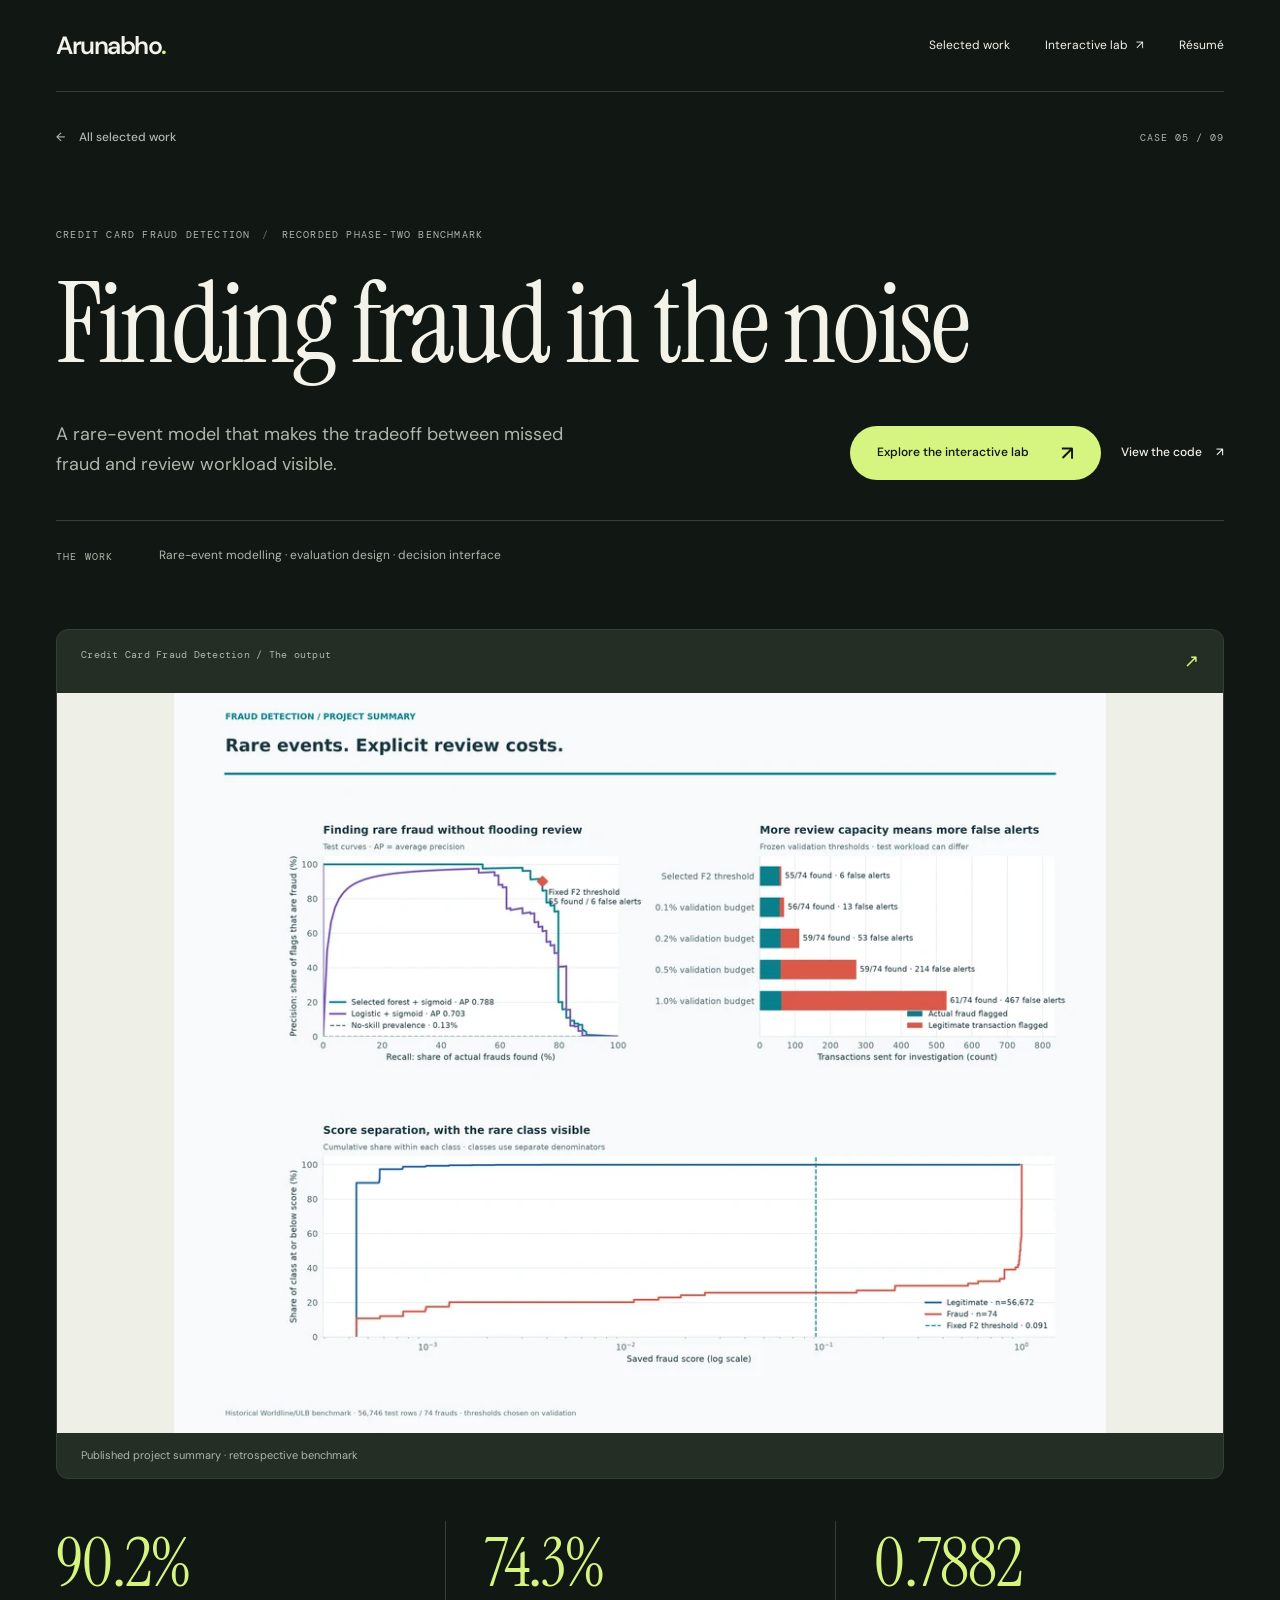
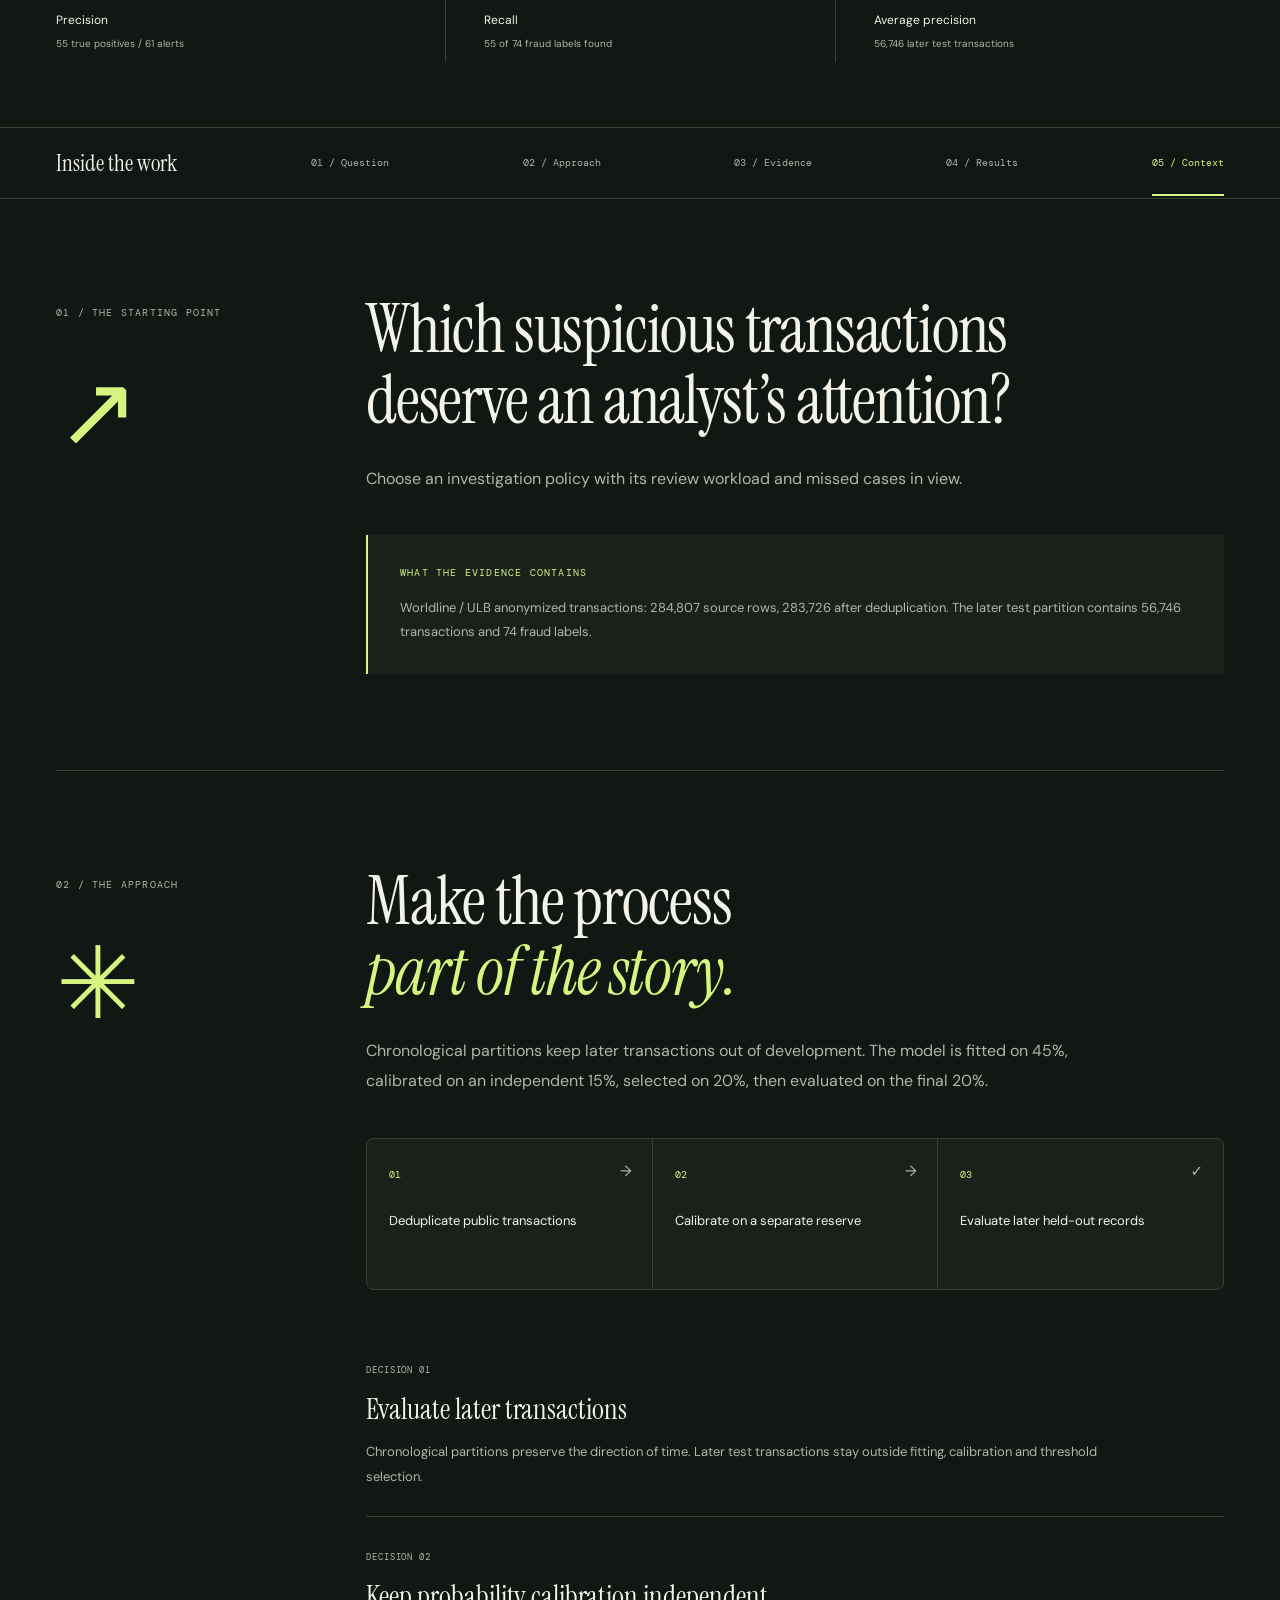
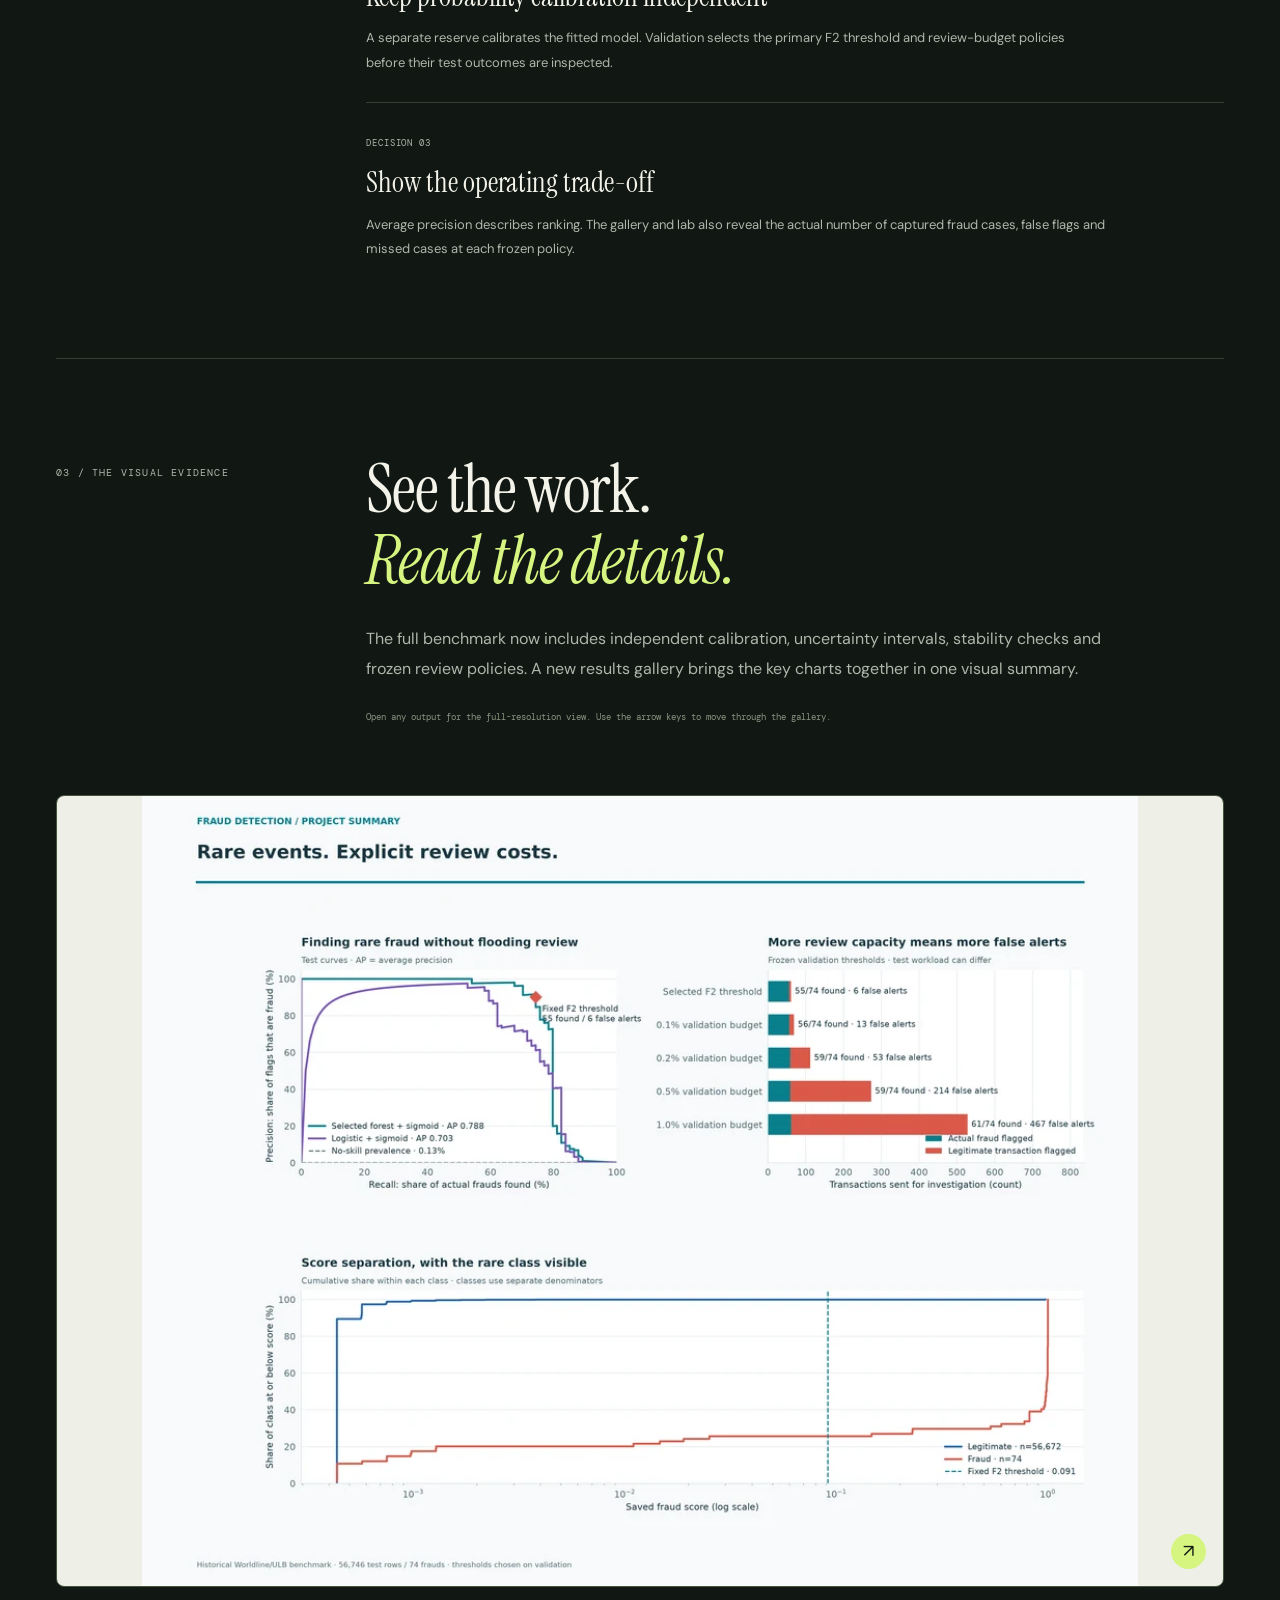
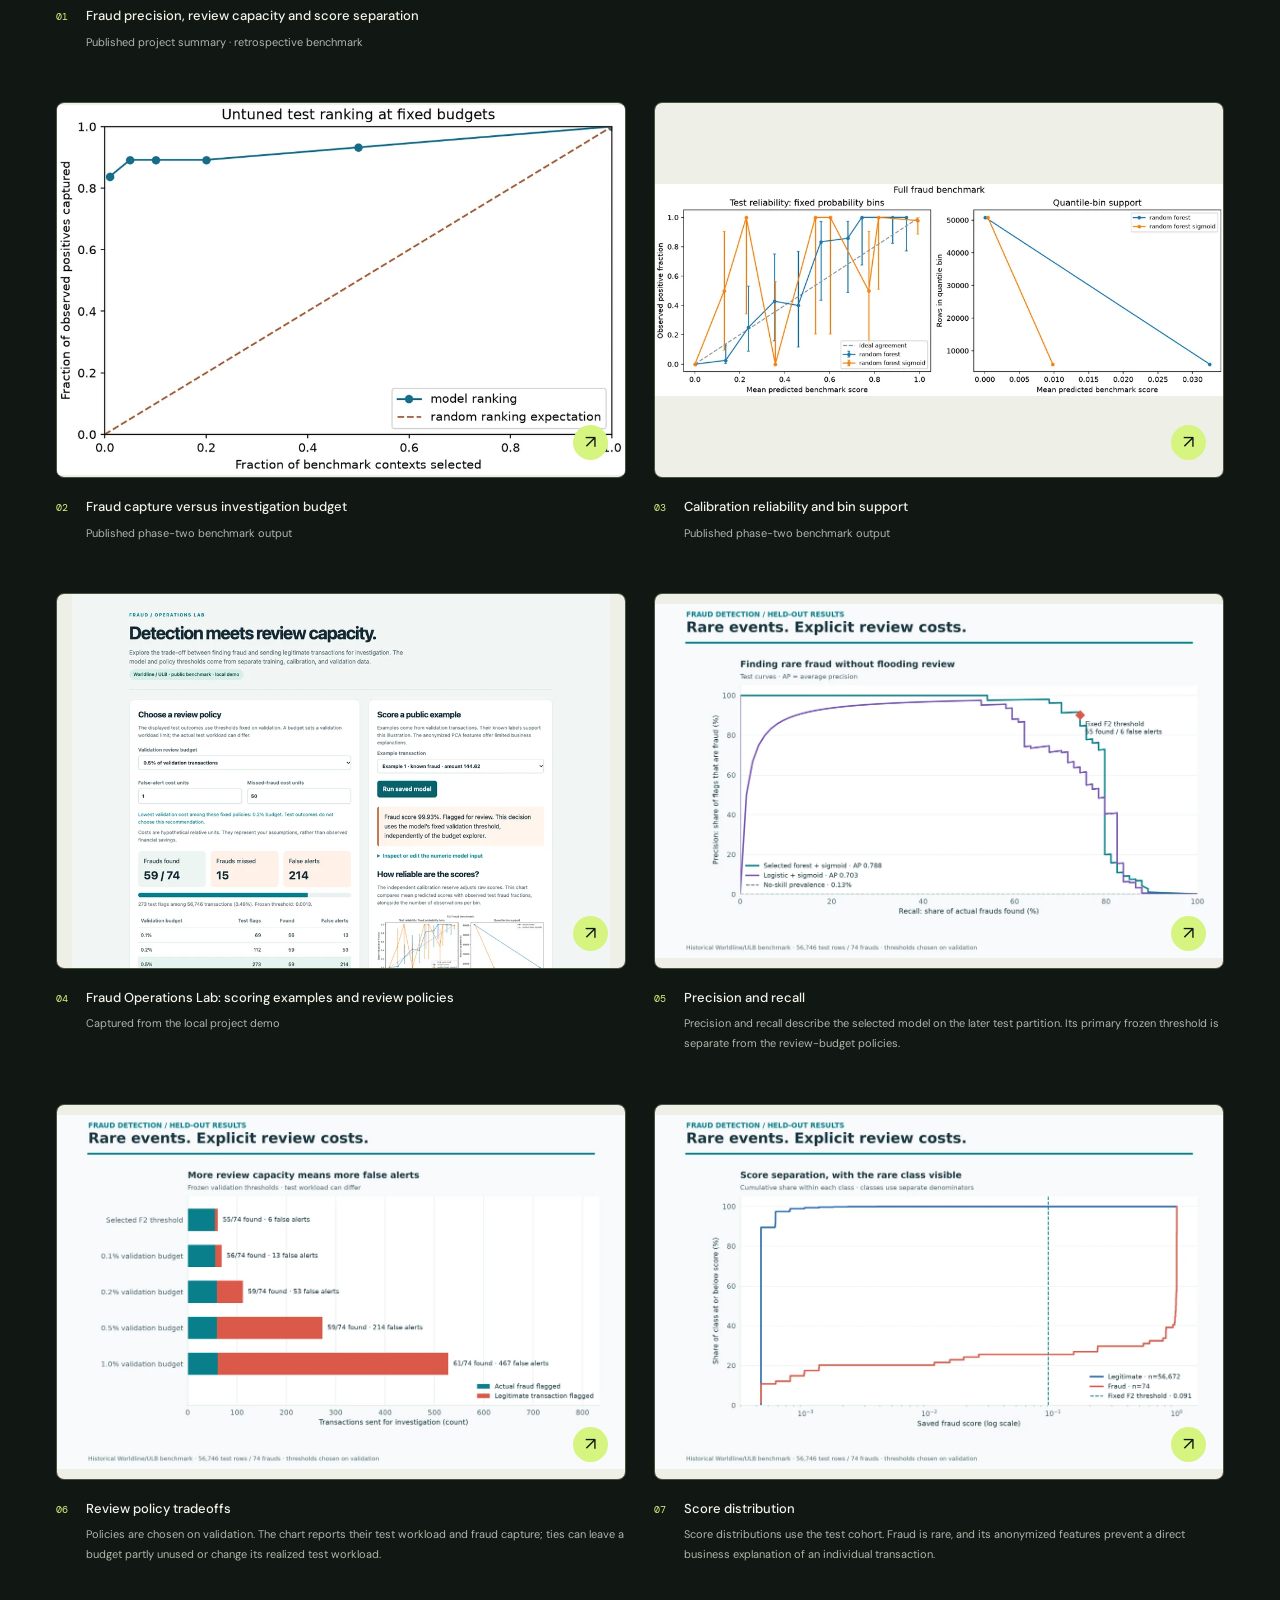
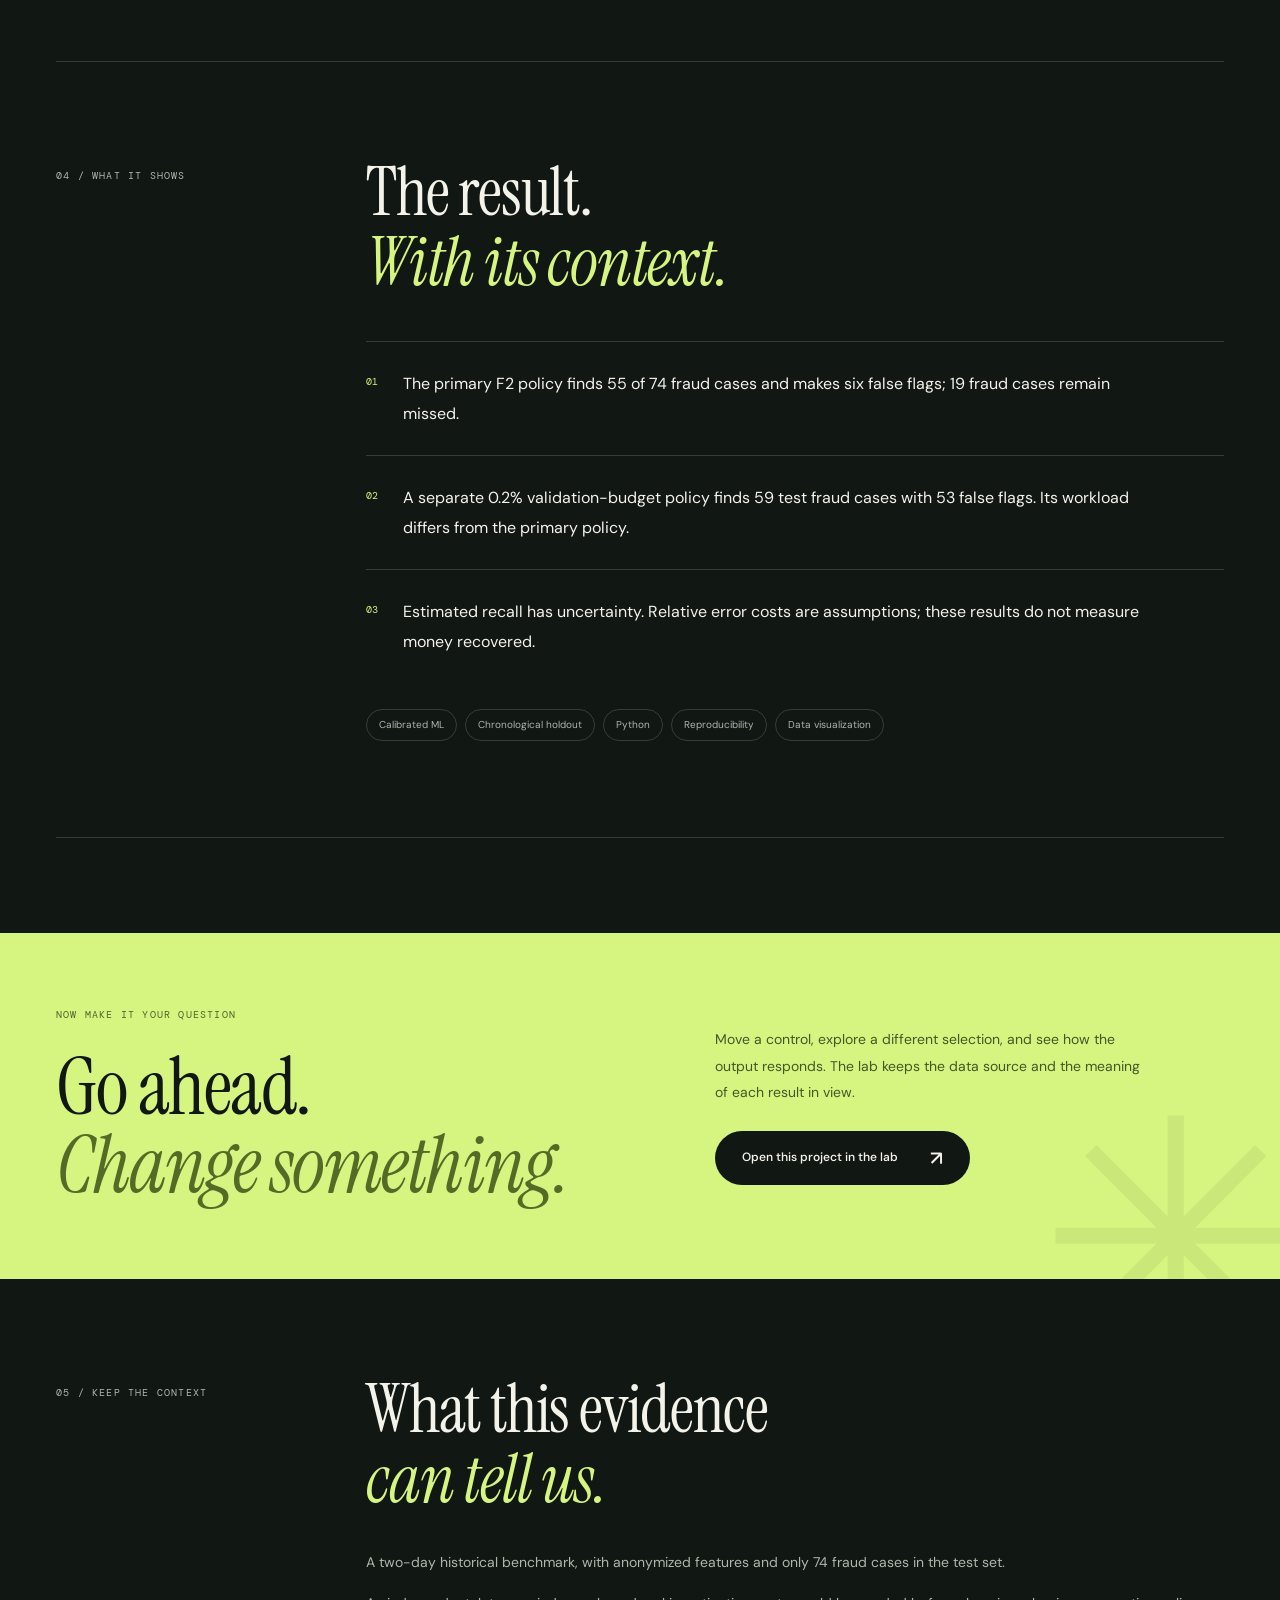
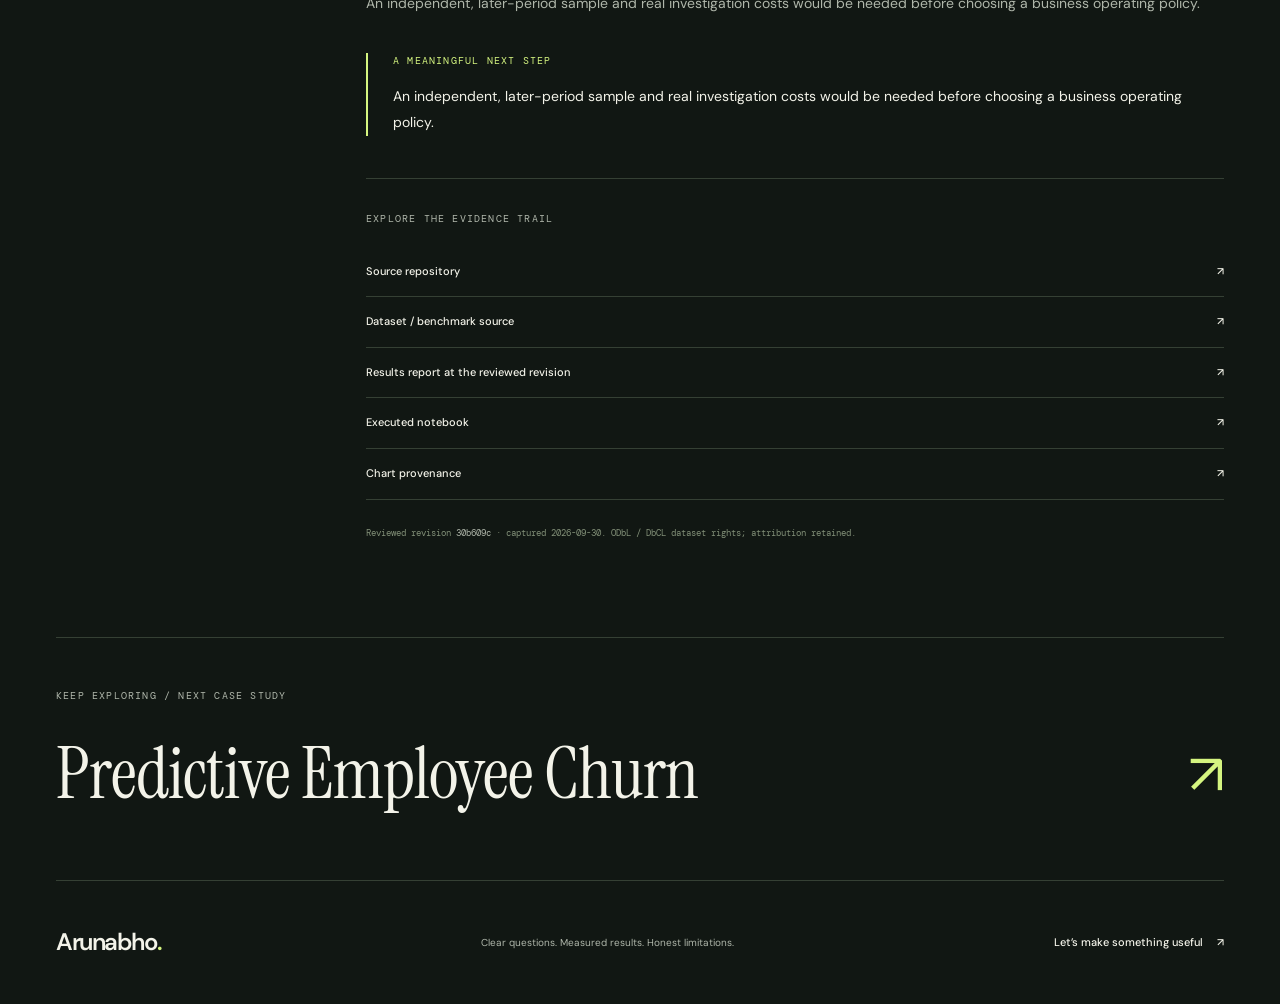
==== case-study.html @ 26fe3dba "Publish master portfolio with interactive labs, case studies and resume" ====
<!doctype html>
<html lang="en">
<head>
  <meta charset="utf-8">
  <meta name="viewport" content="width=device-width,initial-scale=1">
  <meta name="theme-color" content="#111713">
  <meta name="description" content="Explore the question, design decisions, visual evidence and limitations behind Arunabho Som’s data and AI projects.">
  <title>Inside the work — Arunabho Som</title>
  <link rel="icon" href="images/favicon.svg" type="image/svg+xml">
  <link rel="preconnect" href="https://fonts.googleapis.com">
  <link rel="preconnect" href="https://fonts.gstatic.com" crossorigin>
  <link href="https://fonts.googleapis.com/css2?family=DM+Mono:wght@400;500&family=DM+Sans:wght@400;500;600;650;700&family=Instrument+Serif:ital@0;1&display=swap" rel="stylesheet">
  <link rel="stylesheet" href="style.css">
  <link rel="stylesheet" href="case-study.css">
  <script src="case-study.js" defer></script>
  <script src="motion.js" defer></script>
</head>
<body class="case-page">
  <a class="skip-link" href="#case-content">Skip to the case study</a>
  <div class="case-progress" aria-hidden="true"><span id="reading-progress"></span></div>
  <header class="site-header case-header"><div class="wrap header-inner">
    <a class="brand" href="index.html" aria-label="Arunabho Som, portfolio home">Arunabho<span class="brand-dot">.</span></a>
    <nav aria-label="Primary navigation"><a href="index.html#projects">Selected work</a><a href="lab.html">Interactive lab <span aria-hidden="true">↗</span></a><a href="index.html#resume">Résumé</a></nav>
  </div></header>
  <main id="case-content" aria-busy="true"><div class="wrap case-loading"><p class="eyebrow">Inside the work</p><h1>A closer look.</h1><p>Loading the question, choices and evidence…</p></div></main>
  <noscript><div class="wrap case-fallback"><h2>Explore the source projects.</h2><p>JavaScript connects each case study to its reviewed evidence. The <a href="index.html#projects">project overview</a> and public repositories remain available.</p><a class="text-link" href="https://github.com/AarunabhS" target="_blank" rel="noopener noreferrer">Browse the repositories ↗</a></div></noscript>
  <footer class="wrap case-footer"><a class="brand" href="index.html">Arunabho<span class="brand-dot">.</span></a><p>Clear questions. Measured results. Honest limitations.</p><a href="index.html#contact" class="text-link">Let’s make something useful <span aria-hidden="true">↗</span></a></footer>
  <dialog class="case-lightbox" id="case-lightbox" aria-labelledby="lightbox-title">
    <div class="case-lightbox-bar"><p id="lightbox-title">Project output</p><button type="button" id="lightbox-close" aria-label="Close image">Close <span aria-hidden="true">×</span></button></div>
    <img id="lightbox-image" src="" alt="">
    <div class="case-lightbox-bottom"><button type="button" id="lightbox-previous" aria-label="Previous image">←</button><p id="lightbox-caption"></p><button type="button" id="lightbox-next" aria-label="Next image">→</button></div>
  </dialog>
</body>
</html>
---- style.css ----
:root{--paper:#f3f3e9;--deep:#e8eddf;--ink:#17211a;--muted:#667062;--green:#395535;--line:#d2d8c9;--white:#fcfcf7;--night:#111713;--lime:#d5f580;--serif:'Instrument Serif',Georgia,serif;--sans:'DM Sans',system-ui,sans-serif;--mono:'DM Mono',monospace}
*{box-sizing:border-box}html{scroll-behavior:smooth;scroll-padding-top:100px}body{margin:0;background:var(--paper);color:var(--ink);font-family:var(--sans);font-size:15px;line-height:1.6;-webkit-font-smoothing:antialiased}::selection{background:var(--lime);color:var(--night)}a{color:inherit;text-decoration:none}button,input,select{font:inherit}button{cursor:pointer;color:inherit;border:0}button:disabled{cursor:wait;opacity:.6}button,a,input,select,summary{-webkit-tap-highlight-color:transparent}button:focus-visible,a:focus-visible,input:focus-visible,select:focus-visible,summary:focus-visible,[tabindex]:focus-visible{outline:3px solid #78974e;outline-offset:5px}img{display:block;max-width:100%;height:auto}h1,h2,h3,p{margin:0}h1,h2,h3{font-weight:400}em{font-family:var(--serif);font-weight:400;color:var(--green)}[hidden]{display:none!important}.wrap{width:min(1328px,calc(100% - 112px));margin-inline:auto}.dark-section{background:var(--night);color:var(--paper);--line:#303930;--muted:#a3ac9c}.dark-section em{color:var(--lime)}.skip-link{position:fixed;left:20px;top:-100px;background:var(--lime);color:var(--ink);padding:14px;z-index:100}.skip-link:focus{top:15px}.eyebrow{font-family:var(--mono);font-size:10px;text-transform:uppercase;letter-spacing:.12em;display:flex;gap:14px;align-items:center;color:var(--muted);margin-bottom:25px}h2{font-size:clamp(46px,5.1vw,74px);line-height:1.02;letter-spacing:-2.6px}h2 em{font-size:1.16em;line-height:.92;letter-spacing:-1.2px}.button{display:inline-flex;align-items:center;justify-content:center;gap:32px;border:1px solid transparent;border-radius:100px;min-height:54px;padding:14px 26px;font-size:12px;font-weight:550;transition:background .25s,box-shadow .25s,translate .35s;white-space:nowrap}.button:hover{box-shadow:0 8px 24px #273b1820}.button>span{font-size:20px;line-height:1}.button-dark{background:var(--ink);color:var(--paper)}.button-dark:hover{background:#324d31}.button-lime{background:var(--lime);color:var(--night)}.button-lime:hover{background:#e1ffa1}.button-outline{background:transparent;border-color:#b5bfaa;color:var(--ink)}.button-outline:hover{background:#e2e9d7}.text-link{display:inline-flex;align-items:center;gap:14px;font-size:12px;font-weight:500;padding-block:8px;position:relative}.text-link:after{content:'';height:1px;background:currentColor;position:absolute;bottom:4px;left:0;right:0;transform:scaleX(0);transform-origin:left;transition:transform .3s}.text-link:hover:after{transform:scaleX(1)}.text-link>span{transition:transform .3s}.text-link:hover>span{transform:translate(3px,-3px)}button.text-link{background:transparent;padding-inline:0;text-align:left}.small-dot{display:inline-block;width:6px;height:6px;background:#83a755;border-radius:50%;flex-shrink:0}.dark-section .small-dot{background:var(--lime)}.loading-note{padding:40px;color:var(--muted);font-size:14px}
/* Navigation and opening */
.site-header{position:absolute;inset:0 0 auto;z-index:25;color:var(--paper);background:var(--night)}.header-inner{display:flex;justify-content:space-between;align-items:center;height:94px;border-bottom:1px solid #364032}.brand{font-size:28px;font-weight:600;letter-spacing:-1.5px;display:flex;align-items:baseline;white-space:nowrap}.brand-dot{color:var(--lime)}.brand-caption{font-family:var(--mono);font-size:8px;letter-spacing:.06em;color:#a2ab99;margin-left:22px;align-self:center;padding-left:20px;border-left:1px solid #4d5746}.site-header nav{display:flex;align-items:center;gap:35px}.site-header nav>a{font-size:12px;display:flex;gap:8px;align-items:center;transition:color .2s}.site-header nav>a:hover{color:var(--lime)}.site-header nav .nav-contact{border:1px solid #5b6553;border-radius:100px;padding:9px 20px;gap:24px;margin-left:5px}.menu-toggle{display:none;background:transparent}.reading-progress{height:2px;width:100%;background:var(--lime);transform:scaleX(0);transform-origin:left;position:absolute;bottom:0}.hero{padding:94px 0 0;overflow:hidden;min-height:790px;position:relative}.hero-grid{display:grid;grid-template-columns:1.15fr 1fr;gap:20px;align-items:center;min-height:565px;padding:55px 0 35px}.hero-copy{position:relative;z-index:2}.hero-kicker{font-size:9px;letter-spacing:.09em;margin-bottom:35px}.hero h1{font-size:clamp(62px,6.7vw,101px);line-height:1;letter-spacing:-5.5px;white-space:nowrap;position:relative}.hero h1 em{font-size:1.34em;line-height:.93;letter-spacing:-4px}.hero-title-star{display:inline-block;font-size:51px;color:var(--lime);margin-left:29px;vertical-align:15%;animation:star-turn 25s linear infinite}.hero-intro{font-size:17px;color:#b9c1b0;line-height:1.65;margin-top:31px;max-width:390px}.hero-actions{display:flex;gap:28px;align-items:center;margin-top:31px}.hero-disciplines{display:flex;gap:12px;align-items:center;font-family:var(--mono);font-size:8px;letter-spacing:.035em;margin-top:33px;color:#9ba891}.hero-disciplines i{color:#53614a;font-style:normal}.signal-art{position:relative;height:480px;margin-left:-30px;isolation:isolate}.signal-art:before{content:'';position:absolute;width:330px;height:330px;border-radius:50%;background:#c9f17e0b;filter:blur(65px);left:20%;top:17%}#signal-canvas{width:100%;height:100%;display:block}.art-topline{position:absolute;left:37px;right:9px;top:17px;display:flex;justify-content:space-between;color:#839372;font-family:var(--mono);font-size:8px;letter-spacing:.08em}.art-topline>span:first-child{display:flex;gap:8px;align-items:center}.art-orbit-label{position:absolute;font-family:var(--serif);font-size:19px;color:#b5c5a6;pointer-events:none;font-style:italic}.art-orbit-label>span{display:block;font-size:30px;line-height:1}.label-input{top:73px;left:53px;transform:rotate(-9deg)}.label-input span{margin-left:30px}.label-output{right:0;bottom:155px;transform:rotate(5deg)}.signal-callout{position:absolute;right:4px;bottom:60px;border:1px solid #68774c80;background:#25311ed9;backdrop-filter:blur(16px);border-radius:13px;display:flex;gap:16px;align-items:center;padding:18px 21px;transform:rotate(-5deg);box-shadow:0 16px 40px #0002;transition:transform .4s}.signal-callout:hover{transform:rotate(0) translateY(-5px)}.signal-callout>span:nth-child(2){font-size:11px;line-height:1.7;color:#b9c8a8}.signal-callout strong{font-weight:500;color:var(--paper);font-size:13px}.signal-mini{height:37px;display:flex;gap:3px;align-items:flex-end;padding:6px;border-bottom:1px solid #4a5739}.signal-mini i{width:4px;background:var(--lime);border-radius:1px}.signal-mini i:nth-child(1){height:8px}.signal-mini i:nth-child(2){height:13px}.signal-mini i:nth-child(3){height:18px}.signal-mini i:nth-child(4){height:22px}.signal-mini i:nth-child(5){height:31px}.callout-arrow{font-size:20px;color:var(--lime);margin-left:12px}.art-baseline{position:absolute;bottom:3px;left:37px;right:9px;display:flex;justify-content:space-between;gap:14px;border-top:1px solid #303e27;padding-top:15px;font-family:var(--mono);font-size:7px;color:#869678}.hero-bottom{display:flex;align-items:center;justify-content:space-between;border-top:1px solid #364032;padding:27px 0 33px;gap:25px}.hero-person{display:flex;align-items:center;gap:13px}.hero-person img{width:43px;height:43px;border-radius:50%;object-fit:cover;object-position:50% 18%;filter:saturate(.3)}.hero-person p{font-size:11px;line-height:1.65}.hero-person p span{color:#9fa996}.hero-bottom>p{font-size:11px;color:#a3af98;line-height:1.7}.scroll-cue{display:flex;align-items:center;gap:19px;font-family:var(--mono);font-size:8px;letter-spacing:.07em}.scroll-circle{display:grid;place-items:center;width:39px;height:39px;border:1px solid #5a654e;border-radius:50%;font-size:20px;transition:transform .3s}.scroll-cue:hover .scroll-circle{transform:translateY(4px)}
/* Proof and scroll-linked showcase */
.proof-strip{background:var(--lime);color:var(--ink)}.proof-strip>.wrap{display:flex;justify-content:space-between;gap:35px;align-items:center;padding:30px 0}.proof-strip p{display:flex;gap:15px;align-items:center}.proof-strip p strong{font-size:41px;font-weight:400;line-height:1;letter-spacing:-2px}.proof-strip p span{font-size:10px;line-height:1.5}.proof-manifesto{font-size:12px;line-height:1.5}.proof-manifesto em{font-size:23px;color:var(--ink)}.proof-link{font-family:var(--mono);font-size:9px;display:flex;gap:30px;align-items:center}.proof-link span{font-size:22px}.featured-section{padding:100px 0 30px}.featured-intro{position:relative}.featured-intro>p:last-child{position:absolute;right:0;bottom:5px;font-size:12px;color:var(--muted)}.featured-story{display:grid;grid-template-columns:.85fr 1.15fr;gap:70px;position:relative;margin-top:30px}.story-chapter{min-height:70vh;padding:92px 0 75px;display:flex;flex-direction:column;justify-content:center;align-items:flex-start}.chapter-number{font-family:var(--mono);font-size:9px;letter-spacing:.1em;color:#a3b98b;margin-bottom:22px}.story-chapter h3{font-size:clamp(40px,4.1vw,61px);line-height:1.02;letter-spacing:-2px}.story-chapter h3 em{font-size:1.17em}.story-chapter>p{font-size:13px;line-height:1.85;color:#a5b09d;max-width:330px;margin-top:24px}.chapter-tags{display:flex;gap:12px;flex-wrap:wrap;font-family:var(--mono);font-size:7px;color:#8da777;margin-top:20px}.story-chapter .text-link{margin-top:25px;color:var(--lime)}.story-stage{position:sticky;top:130px;align-self:start;margin-top:85px;background:#1c251d;border:1px solid #3b4834;border-radius:14px;padding:18px;box-shadow:0 40px 85px #0003;transform:rotate(-1.5deg);transition:transform .8s,border-radius .8s;max-width:100%;min-width:0}.stage-top{display:flex;align-items:center;justify-content:space-between;font-family:var(--mono);font-size:8px;color:#9faf92;padding:3px 3px 18px;gap:15px}.stage-dots{display:flex;gap:5px}.stage-dots i{width:5px;height:5px;background:#526047;border-radius:50%}.stage-dots i.active{background:var(--lime)}.stage-images{aspect-ratio:1.39;position:relative;border-radius:7px;overflow:hidden;background:#f7f7ee}.stage-slide{position:absolute;inset:0;opacity:0;transform:translateY(25px) scale(.94);transition:opacity .65s,transform .85s cubic-bezier(.22,1,.36,1);pointer-events:none}.stage-slide.active{opacity:1;transform:translateY(0) scale(1);pointer-events:auto}.stage-slide img{width:100%;height:100%;object-fit:contain;object-position:top}.stage-slide:first-child img{object-fit:cover}.stage-bottom{display:flex;justify-content:space-between;padding:17px 3px 0;font-family:var(--mono);font-size:7px;letter-spacing:.04em;color:#9faf92}.stage-bottom>span:last-child{font-size:17px;line-height:1;color:var(--lime)}.stage-index{position:absolute;bottom:-48px;right:10px;font-family:var(--serif);font-size:30px;color:var(--lime)}.stage-index>span{font-family:var(--mono);font-size:8px;color:#6e8060;margin-left:12px}
/* Collection */
.section{padding-block:106px}.section-heading{display:flex;justify-content:space-between;gap:30px;align-items:flex-end;margin-bottom:48px}.section-aside{font-size:12px;line-height:1.85;color:var(--muted);padding-bottom:7px}.section-aside>span,.section-aside p>span{font-size:10px;display:block;margin-top:8px}.section-aside .text-link{color:var(--ink);margin-top:17px}.filter-bar{display:flex;justify-content:space-between;align-items:center;gap:20px;border-top:1px solid var(--line);padding-top:23px;margin-bottom:31px}.project-filters{display:flex;gap:8px;flex-wrap:wrap}.filter{display:flex;align-items:center;gap:9px;background:transparent;border:1px solid transparent;padding:9px 17px;border-radius:100px;font-size:11px;color:var(--muted);min-height:38px;transition:background .25s}.filter:hover{background:#e2e8d7}.filter.active{background:var(--ink);color:var(--paper)}.filter>span{font-family:var(--mono);font-size:8px;color:var(--lime)}.filter-caption{font-family:var(--mono);font-size:9px;white-space:nowrap;color:#69765e}.project-grid{display:grid;grid-template-columns:repeat(3,minmax(0,1fr));gap:30px 24px}.project-card{min-width:0;position:relative;transition:transform .4s;display:flex;flex-direction:column;border-bottom:1px solid var(--line);padding-bottom:8px}.project-card:hover{transform:translateY(-5px)}.project-visual{display:block;position:relative;padding:26px 21px 0;width:100%;background:var(--project-bg,#e0e6d9);border-radius:9px;overflow:hidden;min-height:230px}.project-visual img{border-radius:5px 5px 0 0;width:100%;aspect-ratio:1.4;object-fit:cover;object-position:top;box-shadow:0 12px 24px #21332a1a;transition:transform .7s cubic-bezier(.22,1,.36,1)}.project-visual:hover img{transform:translateY(-8px) scale(1.025)}.project-visual.model-visual{padding:20px}.project-visual.model-visual img{border-radius:3px;object-fit:contain;background:white;box-shadow:none}.zoom-icon{position:absolute;right:13px;top:13px;display:grid;place-items:center;background:var(--ink);width:32px;height:32px;border-radius:50%;font-size:18px;color:var(--lime);opacity:0;transform:rotate(-45deg);transition:opacity .3s,transform .3s}.project-visual:hover .zoom-icon,.project-visual:focus-visible .zoom-icon{opacity:1;transform:rotate(0)}.project-body{padding:21px 0 15px;flex:1;display:flex;flex-direction:column}.project-card-top{display:flex;justify-content:space-between;gap:8px;align-items:center;margin-bottom:13px;flex-wrap:wrap}.project-number{font-family:var(--mono);font-size:8px;color:#687760}.project-status{display:flex;align-items:center;gap:6px;font-size:7px;font-family:var(--mono);text-transform:uppercase;letter-spacing:.03em;color:#52713f}.project-status.snapshot{color:#877348}.project-status.snapshot .small-dot{background:#a49369}.project-body h3{font-size:24px;line-height:1.2;letter-spacing:-.8px;font-weight:450}.project-description{font-size:12px;color:var(--muted);line-height:1.75;margin-top:12px;min-height:63px}.project-tags{display:flex;flex-wrap:wrap;gap:6px;margin-top:15px}.project-tags>span{font-size:8px;border:1px solid #d0d8c6;border-radius:100px;padding:3px 9px;color:#5c7050}.project-bottom{display:flex;flex-direction:column;gap:15px;margin-top:auto;padding-top:21px}.project-metric{display:flex;align-items:center;gap:11px}.project-metric strong{font-family:var(--serif);font-size:31px;font-weight:400;line-height:1}.project-metric>span{font-size:9px;color:#6a795e;max-width:140px;line-height:1.4}.project-links{display:flex;gap:17px;flex-wrap:wrap}.project-links button,.project-links a{font-size:10px;padding:8px 0;background:none;white-space:nowrap}.project-links a:first-child{font-weight:600}.project-links button{color:#5d7650}.project-links button:hover,.project-links a:hover{text-decoration:underline;text-underline-offset:4px}.project-source-note{font-size:9px;color:#748168;margin-top:9px}
/* Interactive playground */
.playground-section{background:#e5ebdc;padding-block:100px;border-top:1px solid #d7dfcb;position:relative}.playground-section:before{content:'↙';font-family:var(--serif);position:absolute;right:8%;top:73px;font-size:80px;color:#98aa7840;pointer-events:none}.lab{border:1px solid #bbc9aa;border-radius:13px;background:var(--white);overflow:hidden;box-shadow:0 15px 50px #2b401b08}.lab-topline{display:flex;justify-content:space-between;align-items:center;gap:20px;padding:20px 30px;border-bottom:1px solid #dfe6d4;font-family:var(--mono);font-size:8px;color:#657955}.lab-topline>span:first-child{display:flex;gap:8px;align-items:center}.lab-topline>span:last-child{font-size:7px;color:#7b8a6c}.lab-tabs{display:flex;padding:0 17px;border-bottom:1px solid #dbe0d3;overflow-x:auto;scrollbar-width:thin}.lab-tabs button{min-height:60px;padding:16px 17px;white-space:nowrap;font-size:11px;background:transparent;border-bottom:2px solid transparent;color:#67795a;transition:color .2s,background .2s}.lab-tabs button:hover{color:var(--green);background:#f2f5ea}.lab-tabs button[aria-selected=true]{color:var(--ink);border-bottom-color:#516c30;font-weight:600;background:#eef3e5}.lab-panel{padding:34px;min-height:440px;animation:panel-in .35s ease-out}.lab-context-links{display:flex;gap:23px;flex-wrap:wrap;margin-top:20px;padding-top:16px;border-top:1px solid var(--line)}
/* Résumé as a central feature */
.resume-section{padding:105px 0}.resume-heading{display:flex;justify-content:space-between;align-items:flex-end;gap:30px;margin-bottom:70px}.resume-layout{display:grid;grid-template-columns:300px 1fr;gap:100px}.resume-profile{align-self:start;position:sticky;top:105px}.portrait-frame{position:relative;overflow:hidden;border-radius:4px;background:#3b4c2e}.portrait-frame img{width:100%;aspect-ratio:1.03;object-fit:cover;object-position:50% 18%;filter:saturate(.25);mix-blend-mode:luminosity;transition:filter .6s,transform .8s}.portrait-frame:hover img{filter:saturate(.7);transform:scale(1.03)}.portrait-stamp{position:absolute;bottom:16px;right:17px;font-family:var(--mono);font-size:7px;letter-spacing:.08em;color:var(--lime);padding:9px 12px;border:1px solid #c8dba34a;backdrop-filter:blur(15px);background:#14240c50}.resume-profile h3{font-size:37px;line-height:1.08;margin-top:27px;letter-spacing:-1.2px}.resume-profile h3 em{font-size:1.25em}.resume-profile>p{color:#a7b09d;font-size:12px;line-height:1.85;margin-top:19px}.about-links{display:flex;gap:24px;margin-top:18px;color:#c2cdb5}.resume-print-link{display:flex;align-items:center;justify-content:space-between;border-top:1px solid #3b4732;margin-top:20px;padding-top:17px;font-size:11px;color:var(--lime)}.resume-topline{display:flex;justify-content:space-between;font-family:var(--mono);font-size:8px;letter-spacing:.07em;color:#93a681;padding-bottom:20px;border-bottom:1px solid #3b4732;gap:15px}.experience details{border-bottom:1px solid #3b4732}.experience summary{display:grid;grid-template-columns:120px 1fr 20px;gap:20px;align-items:center;padding:26px 0;list-style:none;cursor:pointer}.experience summary::-webkit-details-marker{display:none}.experience-date{font-family:var(--mono);font-size:9px;color:#92a47f}.experience summary strong{font-size:17px;font-weight:450;display:block;letter-spacing:-.3px}.experience summary>span:nth-child(2)>span{display:block;font-size:11px;color:#a8b19f;margin-top:4px}.details-sign{font-size:21px;color:var(--lime);transition:transform .3s}.experience details[open] .details-sign{transform:rotate(45deg)}.experience-detail{margin:0 35px 28px 140px}.experience-detail p{font-size:12px;line-height:1.9;color:#b0bba6}.experience-tools{display:flex;gap:7px;flex-wrap:wrap;margin-top:15px}.experience-tools span{font-family:var(--mono);font-size:7px;color:#adc593;padding:4px 7px;border:1px solid #485b36;border-radius:2px}.resume-education{margin-top:39px}.resume-education .eyebrow{font-size:8px;color:#99ac87}.resume-education>div{display:grid;grid-template-columns:1fr 1fr;gap:20px}.resume-education p strong{display:block;font-size:12px;font-weight:500}.resume-education p span{font-size:10px;color:#9eae90;display:block;margin-top:5px}.capability-cloud{display:flex;flex-wrap:wrap;gap:8px;border-top:1px solid #3b4732;margin-top:29px;padding-top:25px}.capability-cloud span{border:1px solid #465b32;padding:6px 12px;border-radius:100px;font-size:10px;color:#c4d4b1;transition:background .3s,color .3s}.capability-cloud span:hover{background:var(--lime);color:var(--ink)}
/* Build activity */
.activity-heading{display:flex;justify-content:space-between;gap:30px;align-items:flex-end;margin-bottom:35px}.activity-controls{text-align:right}.activity-controls p{font-family:var(--mono);font-size:8px;color:#6f805e;margin-bottom:15px}.activity-disclosure>summary{padding:22px 0;cursor:pointer;border-block:1px solid var(--line);display:flex;justify-content:space-between;gap:20px;font-size:15px;list-style:none}.activity-disclosure>summary::-webkit-details-marker{display:none}.activity-disclosure>summary>span{font-family:var(--mono);font-size:8px;align-self:center;color:#657d51}.activity-row{display:grid;grid-template-columns:225px 1fr 110px;align-items:center;gap:30px;padding:21px 2px;border-bottom:1px solid var(--line)}.activity-row>div:first-child strong{display:block;font-size:12px;font-weight:550}.activity-row>div:first-child>span{font-family:var(--mono);font-size:8px;color:#728365;display:block;margin-top:3px}.activity-message{font-size:11px;color:#64765b;line-height:1.6;min-width:0}.activity-message a:hover{text-decoration:underline}.activity-new{display:inline-block;background:#d9e8c6;color:#46632e;border-radius:3px;font-family:var(--mono);font-size:7px;padding:3px 7px;margin-top:5px}.activity-date{font-family:var(--mono);font-size:9px;color:#718460;text-align:right}.activity-footnote{font-size:10px;line-height:1.8;color:#718166;margin-top:18px;max-width:760px}
/* Invitation */
.contact-section{padding:90px 0 77px;overflow:hidden}.contact-top{display:flex;justify-content:space-between;align-items:center}.contact-top .eyebrow{margin:0;font-size:9px}.contact-star{font-size:70px;color:var(--lime);line-height:1;animation:star-turn 30s linear infinite}.contact-section h2{font-size:clamp(68px,8.4vw,120px);line-height:1.01;margin:25px 0 45px;letter-spacing:-4px}.contact-section h2 em{font-size:1.15em}.contact-bottom{display:flex;justify-content:space-between;align-items:center;gap:25px}.contact-bottom p{font-size:13px;color:#a8b39d;line-height:1.8}.contact-email{display:inline-block;font-size:11px;color:var(--lime);margin-top:22px}.site-footer{display:flex;align-items:center;gap:25px;justify-content:space-between;padding-block:32px;border-top:1px solid #3d4734;font-size:9px;color:#93a486}.site-footer .brand{font-size:25px;color:var(--paper)}.site-footer>span:nth-last-child(2){font-family:var(--mono);font-size:7px}.site-footer>a:last-child{font-size:10px}.site-footer>a:hover{color:var(--lime)}
.reveal{opacity:1}.motion-ready .reveal{opacity:0;transform:translateY(28px);transition:opacity .9s,transform 1s cubic-bezier(.22,1,.36,1)}.motion-ready .reveal.is-visible{opacity:1;transform:none}@keyframes star-turn{to{rotate:360deg}}@keyframes panel-in{from{opacity:.4;translate:0 8px}to{opacity:1;translate:0 0}}

/* Recorded-data controls and output galleries retained from the verified prototype. */
.lab-title-row{display:flex;align-items:flex-start;justify-content:space-between;gap:20px;margin-bottom:27px}.lab-title-row h3{font-family:var(--serif);font-size:32px;line-height:1.2}.lab-title-row p{font-size:11px;color:var(--muted);margin-top:7px;max-width:560px;line-height:1.7}.data-badge{display:inline-flex;gap:6px;align-items:center;font-family:var(--mono);font-size:8px;background:#eaf0e2;border:1px solid #d8e2cd;color:#60764b;border-radius:4px;padding:6px 9px;white-space:nowrap}.data-badge.synthetic{background:#f5f0e0;border-color:#e7dbba;color:#897445}.demo-layout{display:grid;grid-template-columns:270px 1fr;gap:42px}.demo-controls{padding-right:27px;border-right:1px solid #e0e4d7}.demo-controls label{display:block;color:#44513e;font-size:11px;font-weight:550;margin-bottom:9px}.demo-controls select{width:100%;background:#f6f7f1;border:1px solid #cdd6c2;border-radius:4px;min-height:40px;padding:8px 12px;font-size:11px;color:#455340;margin-bottom:18px}.control-explainer{font-size:11px;color:#6e7c62;line-height:1.75;margin-top:18px}.range-header{display:flex;justify-content:space-between;align-items:center;margin-bottom:15px}.range-header label{margin:0}.range-header output{font-family:var(--mono);font-size:13px;color:var(--green)}input[type=range]{width:100%;accent-color:#51764b;cursor:pointer;min-height:30px}.range-limits{display:flex;justify-content:space-between;color:#78876b;font-size:9px}.metric-grid{display:grid;grid-template-columns:repeat(3,1fr);gap:13px;margin-bottom:22px}.demo-metric{padding:17px;border:1px solid #e0e6d8;background:#f8f9f4;border-radius:5px}.demo-metric small{font-size:9px;color:#687b59;display:block;margin-bottom:7px}.demo-metric strong{font-family:var(--serif);font-size:34px;font-weight:400;line-height:1.1}.demo-metric>span{font-size:8px;color:#77876b;display:block;margin-top:6px}.metric-missed{background:#f9f5ed;border-color:#e9e0cf}.metric-missed strong{color:#9a7452}.result-explanation{font-size:11px;color:#66745b;line-height:1.7;background:#edf2e6;padding:12px 15px;border-left:2px solid #96ac83;margin-top:20px}.demo-provenance{margin-top:25px;padding-top:16px;border-top:1px solid #e1e5d9;font-size:10px;line-height:1.7;color:#6e7e5e}.demo-provenance a{text-decoration:underline;text-underline-offset:3px;color:#546d45}.demo-viz h4{font-size:11px;font-weight:550;margin:0 0 9px}.chart-legend{display:flex;gap:21px;font-size:9px;color:#6c7c5c;margin-top:13px}.chart-legend>span{display:flex;gap:6px;align-items:center}.chart-legend i{width:7px;height:7px;border-radius:2px;background:#557d50}.chart-legend i.false{background:#c8d5b9}.chart-legend i.missed{background:#c9a078}.policy-bar{height:40px;display:flex;background:#e8eee1;overflow:hidden;border-radius:4px;margin-top:9px}.policy-bar>div{min-width:0;transition:width .25s;background:#557d50}.policy-bar>div.false{background:#c8d5b9}.policy-bar>div.missed{background:#c9a078}.bar-labels{display:flex;justify-content:space-between;margin-top:6px;font-size:9px;color:#78876a}.bar-chart{min-height:200px;display:flex;flex-direction:column;gap:13px;padding-top:9px}.bar-chart-row{display:grid;grid-template-columns:82px 1fr 50px;align-items:center;gap:12px;font-size:10px;color:#6d7861}.bar-track{height:20px;border-radius:2px;background:#eef2e7;overflow:hidden}.bar-fill{height:100%;background:#718f60;border-radius:2px;transition:width .3s;min-width:2px}.bar-chart-row>strong{font-family:var(--mono);font-size:10px;font-weight:400;text-align:right}.lab-footnote{font-size:10px;color:#6f805d;margin-top:20px}.lab-footnote>span{color:#779064;margin-right:5px}.talent-list{display:grid;grid-template-columns:1fr 1fr;gap:10px;margin-top:20px}.talent-role{border:1px solid #dde5d3;padding:14px;border-radius:5px}.talent-role strong{font-size:11px;font-weight:550;display:block}.talent-role>span{font-size:9px;display:block;margin-top:5px;color:#6c7e5e}.talent-role small{display:block;font-size:8px;color:#748366;margin-top:5px}.live-preview{position:relative;border:1px solid #d2dbc8;border-radius:6px;overflow:hidden;background:#d9e3d0}.live-preview>img{width:100%;height:400px;object-fit:cover;object-position:top;filter:brightness(.45)}.live-preview-overlay{position:absolute;inset:0;display:flex;flex-direction:column;align-items:center;justify-content:center;gap:17px;text-align:center;color:#f6f8ef;padding:20px}.live-preview-overlay h4{font-family:var(--serif);font-size:38px;font-weight:400;margin:0}.live-preview-overlay p{font-size:11px;max-width:380px}.live-preview-overlay .button{background:#e2eccf;color:#2f4b32}.live-preview iframe{display:block;border:0;width:100%;height:700px;background:#0c1211}.live-link-row{display:flex;align-items:center;justify-content:space-between;font-size:10px;color:#6d7d5d;margin-top:15px;gap:15px}.live-link-row a{font-weight:500;color:#4e6c40}.live-link-row a:hover{text-decoration:underline}

/* Accessible project case-study dialog */
.project-dialog{width:min(1100px,calc(100% - 40px));max-height:90dvh;border:1px solid #d3d9c9;border-radius:9px;background:var(--paper);color:var(--ink);padding:45px;box-shadow:0 30px 90px #14251d50}.project-dialog::backdrop{background:#172c22b3;backdrop-filter:blur(6px)}.dialog-close{position:absolute;right:24px;top:20px;display:flex;gap:10px;align-items:center;font-size:10px;background:transparent;padding:8px;color:#657a56;min-height:35px}.dialog-close span{font-size:22px}.dialog-title-row{display:flex;justify-content:space-between;gap:20px;align-items:flex-end;margin-top:10px}.dialog-title-row h2{font-size:53px}.dialog-intro{color:#697b5e;font-size:13px;line-height:1.8;max-width:670px;margin-top:20px}.dialog-change{margin-top:28px;border-left:2px solid #86a06c;background:#eaf0e0;padding:15px 19px}.dialog-change h3{font-family:var(--mono);font-size:9px;text-transform:uppercase;letter-spacing:.1em;margin-bottom:5px}.dialog-change p{font-size:12px;color:#617652;line-height:1.7}.dialog-gallery{display:grid;gap:24px;margin-top:32px}.dialog-gallery figure{margin:0}.dialog-gallery img{width:100%;border:1px solid #d6decc;border-radius:5px;max-height:640px;object-fit:contain;background:white}.dialog-gallery figcaption{display:flex;justify-content:space-between;gap:20px;font-size:10px;margin-top:9px;color:#647957}.dialog-gallery figcaption>span:last-child{font-size:9px;color:#718661}.dialog-pipeline{display:grid;grid-template-columns:repeat(3,1fr);gap:15px;margin-top:32px}.dialog-pipeline>div{border-top:1px solid #d7dfcd;padding-top:12px;font-size:11px;color:#5e744d}.dialog-pipeline span{display:block;font-family:var(--mono);font-size:9px;color:#7d906e;margin-bottom:7px}.dialog-limits{border-top:1px solid #d7dfcd;margin-top:27px;padding-top:18px}.dialog-limits h3{font-size:11px;font-weight:550}.dialog-limits p{font-size:11px;color:#6c805b;line-height:1.8;margin-top:7px}.dialog-source{font-family:var(--mono);font-size:8px;color:#75886a;margin-top:15px}.dialog-actions{display:flex;flex-wrap:wrap;gap:15px;margin-top:26px}

button.text-link{background:transparent;padding-inline:0;text-align:left}.player-measure-label{margin-top:22px}.player-bars{min-height:0;gap:20px;margin:14px 0 24px}.player-bars .bar-chart-row{grid-template-columns:115px 1fr 50px}.player-records{display:grid;grid-template-columns:repeat(2,minmax(0,1fr));gap:13px}.player-records article{border:1px solid #dfe5d6;border-radius:5px;padding:16px}.player-records article>p{font-size:10px;line-height:1.7;color:#6e7c62}.player-records dl{display:flex;justify-content:space-between;gap:12px;margin:16px 0 11px}.player-records dt{font-size:9px;color:#6e7c62}.player-records dd{font-family:var(--mono);font-size:12px;margin:3px 0 0}.player-records small{display:block;font-size:8px;line-height:1.7;color:#78866c}
.demo-metric{background:#f3f6ec;border-radius:7px}.demo-metric strong{font-family:var(--sans);font-size:33px;font-weight:450;letter-spacing:-1px}.lab-title-row h3{font-family:var(--sans);font-size:27px;letter-spacing:-.7px}.demo-controls select{border-radius:6px;padding:10px 12px;min-height:44px}.range-header output{font-size:15px;color:var(--ink)}.bar-fill{background:#6a8e3d}.demo-controls label{font-size:12px}.demo-provenance{font-size:11px;line-height:1.8}.lab-footnote{font-size:10px;margin-top:20px}.data-badge{white-space:normal}.project-dialog{border-radius:14px;animation:panel-in .35s}.project-dialog::backdrop{background:#080f0bce;backdrop-filter:blur(10px)}.dialog-title-row h2{font-size:48px;letter-spacing:-2px}.dialog-intro{font-size:14px}.dialog-gallery img{border-radius:7px}.dialog-gallery figcaption{font-size:11px}.dialog-close{font-size:12px;color:var(--ink)}.dialog-change{border-radius:0 7px 7px 0}.dialog-pipeline>div{font-size:12px}.dialog-limits p{font-size:12px}
@media(min-width:1500px){.hero-grid{padding-block:80px 55px;min-height:650px}.hero{min-height:850px}.signal-art{height:535px}.hero h1{font-size:102px}}
@media(max-width:1150px){.wrap{width:calc(100% - 72px)}.brand-caption{display:none}.hero h1{font-size:72px;letter-spacing:-4px}.hero-title-star{font-size:37px;margin-left:15px}.hero-intro{font-size:15px}.hero-actions{gap:20px}.hero-actions .button{padding-inline:20px;gap:18px}.hero-actions .text-link{font-size:11px}.signal-art{height:440px}.art-orbit-label{font-size:17px}.label-output{bottom:160px}.label-input{left:25px}.art-topline,.art-baseline{left:20px}.art-baseline>span:last-child{display:none}.hero-disciplines{font-size:7px;gap:8px}.featured-story{gap:40px;grid-template-columns:.82fr 1.18fr}.story-stage{top:120px}.resume-layout{gap:60px;grid-template-columns:270px 1fr}.experience summary{grid-template-columns:100px 1fr 20px;gap:16px}.experience-detail{margin-left:116px}.project-grid{gap:24px 20px}.project-visual{min-height:0}.project-links{gap:12px}.project-card-top{min-height:30px}.project-body h3{font-size:22px}.project-description{min-height:84px}.project-visual img{aspect-ratio:1.25}.project-bottom{gap:12px}.proof-strip>.wrap{gap:20px}.proof-link{gap:16px}.lab-tabs button{padding-inline:15px}.demo-layout{gap:28px;grid-template-columns:235px 1fr}}
@media(max-width:850px){.wrap{width:calc(100% - 48px)}.header-inner{height:80px}.site-header nav{gap:24px}.site-header nav>a{font-size:11px}.site-header nav .nav-contact{padding:8px 14px;margin:0;gap:15px}.hero{padding-top:80px;min-height:auto}.hero-grid{min-height:510px;gap:0;grid-template-columns:1.2fr 1fr;padding-block:55px 35px}.hero h1{font-size:60px;letter-spacing:-3.6px}.hero-title-star{font-size:28px;margin-left:12px}.hero-kicker{font-size:7px}.hero-actions{align-items:flex-start;flex-direction:column;gap:12px}.hero-intro{font-size:14px}.hero-disciplines{font-size:6px;margin-top:22px;gap:7px}.signal-art{height:420px;margin-left:-40px}.signal-callout{right:0;padding:13px;gap:10px}.signal-callout strong{font-size:11px}.signal-callout>span:nth-child(2){font-size:9px}.label-output{right:0;font-size:15px}.art-topline{font-size:6px}.art-topline>span:last-child{display:none}.art-baseline{font-size:6px}.hero-bottom>p{font-size:9px}.scroll-cue{font-size:6px;gap:10px}.proof-strip>.wrap{flex-wrap:wrap;padding-block:23px}.proof-manifesto{font-size:11px}.proof-link{display:none}.proof-strip p strong{font-size:33px}.proof-strip p span{font-size:9px}.featured-section{padding-top:75px}.featured-intro>p:last-child{display:none}.featured-story{gap:30px;grid-template-columns:.9fr 1.1fr}.story-chapter{min-height:63vh;padding-block:65px}.story-chapter h3{font-size:39px}.story-chapter>p{font-size:12px}.story-stage{padding:12px;top:130px;margin-top:75px}.stage-images{aspect-ratio:1.1}.stage-top{font-size:6px;padding-bottom:12px}.stage-bottom{font-size:6px;padding-top:12px}.stage-index{font-size:25px}.section{padding-block:75px}h2{font-size:53px;letter-spacing:-2px}.section-aside{font-size:11px;max-width:250px}.project-grid{grid-template-columns:repeat(2,minmax(0,1fr))}.project-visual img{aspect-ratio:1.4}.project-description{min-height:65px}.project-body h3{font-size:25px}.filter-caption{display:none}.project-links{gap:15px}.playground-section{padding-block:75px}.demo-layout{grid-template-columns:1fr;gap:25px}.demo-controls{border-right:0;border-bottom:1px solid #dfe5d4;padding:0 0 21px}.demo-controls select{max-width:440px}.control-explainer{max-width:640px;margin-top:12px}.lab-title-row{flex-direction:column;gap:13px}.lab-title-row h3{font-size:25px}.lab-panel{padding:27px}.lab-topline>span:last-child{display:none}.resume-section{padding-block:80px}.resume-heading{margin-bottom:45px}.resume-heading .button{font-size:11px;gap:16px;padding-inline:18px}.resume-layout{grid-template-columns:225px 1fr;gap:36px}.resume-profile{position:static}.resume-profile h3{font-size:32px}.experience summary{grid-template-columns:1fr 20px;gap:7px}.experience-date{grid-column:1}.experience summary>span:nth-child(2){grid-row:2}.experience summary .details-sign{grid-row:1/3;grid-column:2}.experience summary strong{font-size:15px}.experience-detail{margin-left:0}.resume-topline>span:last-child{display:none}.resume-education>div{grid-template-columns:1fr}.resume-profile>p{font-size:11px}.activity-row{grid-template-columns:160px 1fr 85px;gap:20px}.contact-section{padding-block:75px 60px}.contact-section h2{font-size:87px}.project-dialog{padding:38px 25px}.dialog-title-row{flex-direction:column;align-items:flex-start;gap:15px}.dialog-gallery figcaption{flex-direction:column;gap:3px}}
@media(max-width:600px){html{scroll-padding-top:30px}.wrap{width:calc(100% - 40px)}.header-inner{height:73px}.brand{font-size:26px}.site-header{position:absolute}.menu-toggle{display:flex;gap:9px;align-items:center;font-size:11px;min-height:44px;padding:8px 0}.menu-toggle>span{font-size:22px}.site-header nav{display:none;position:absolute;top:72px;left:0;right:0;background:var(--night);padding:17px 25px;border-bottom:1px solid #4c5a3f;z-index:25;gap:0;box-shadow:0 15px 25px #0003}.site-header nav.is-open{display:flex;flex-direction:column;align-items:stretch}.site-header nav>a{padding:14px 0;min-height:44px;font-size:13px}.site-header nav .nav-contact{border:0;border-top:1px solid #4c5a3f;border-radius:0;margin-top:8px;padding:14px 0}.hero{padding-top:73px}.hero-grid{display:flex;flex-direction:column;align-items:stretch;padding:43px 0 0;gap:10px}.hero h1{font-size:clamp(43px,10.8vw,63px);letter-spacing:-2.4px}.hero h1 em{font-size:1.4em;letter-spacing:-1.5px}.hero-title-star{font-size:29px;margin-left:22px}.hero-kicker{font-size:7px;margin-bottom:25px;gap:9px}.hero-intro{font-size:14px;margin-top:24px}.hero-actions{flex-direction:row;align-items:center;gap:18px;margin-top:23px}.hero-actions .button{font-size:10px;min-height:48px;gap:19px;padding:12px 18px}.hero-actions .text-link{font-size:10px;gap:7px}.hero-disciplines{font-size:6px;gap:9px;margin-top:25px}.signal-art{height:330px;margin:10px -5px 6px}.signal-art:before{width:200px;height:200px}.art-topline{left:15px;right:10px;top:0;font-size:6px}.art-topline>span:last-child{display:block}.label-input{left:16px;top:36px;font-size:15px}.label-input>span{font-size:24px}.label-output{right:0;bottom:125px;font-size:16px}.signal-callout{bottom:35px;right:0;padding:12px 16px;gap:10px}.signal-mini{height:32px}.signal-callout strong{font-size:11px}.signal-callout>span:nth-child(2){font-size:9px}.callout-arrow{font-size:18px;margin-left:5px}.art-baseline{left:15px;right:10px;bottom:0;padding-top:9px;font-size:6px}.hero-bottom{padding:20px 0 24px;gap:15px}.hero-person img{width:35px;height:35px}.hero-person{gap:10px}.hero-person p{font-size:9px}.hero-bottom>p{display:none}.scroll-cue{font-size:6px;gap:10px}.scroll-circle{width:30px;height:30px;font-size:17px}.proof-strip>.wrap{padding:23px 0;gap:22px;display:grid;grid-template-columns:1fr 1fr}.proof-strip p{gap:13px}.proof-strip p strong{font-size:35px}.proof-strip p span{font-size:9px}.proof-manifesto{border-top:1px solid #7d9a4860;padding-top:17px;grid-column:1/-1;font-size:11px}.proof-manifesto em{font-size:23px}.proof-link{display:none}.featured-section{padding:62px 0 0}.eyebrow{font-size:8px;letter-spacing:.075em;margin-bottom:20px}h2{font-size:43px;letter-spacing:-1.6px}h2 em{letter-spacing:-.6px}.featured-story{display:block;margin-top:0}.story-copy{display:contents}.story-chapter{min-height:0;padding:40px 0;max-width:none;border-bottom:1px solid #35422c}.story-chapter h3{font-size:38px;letter-spacing:-1.4px}.story-chapter h3 br{display:none}.story-chapter h3 em{display:block}.story-chapter>p{font-size:12px;max-width:100%;margin-top:16px}.chapter-number{font-size:8px;margin-bottom:17px}.chapter-tags{font-size:6px;margin-top:17px}.story-chapter .text-link{margin-top:14px;font-size:11px}.story-stage{position:relative;top:auto;margin:24px 0 60px;transform:none;padding:12px;display:none}.stage-images{aspect-ratio:1.45}.stage-caption{font-size:7px}.stage-bottom{font-size:7px}.section{padding-block:60px}.section-heading{display:block;margin-bottom:28px}.section-aside{margin-top:22px;max-width:none;font-size:12px;padding:0}.section-aside br{display:none}.section-aside>span,.section-aside p>span{font-size:10px;margin-top:5px}.section-aside .text-link{margin-top:12px}.filter-bar{padding-top:17px;margin-bottom:24px}.project-filters{gap:4px}.filter{padding:9px 11px;font-size:9px;min-height:35px}.project-grid{grid-template-columns:1fr;gap:28px}.project-visual{padding:25px 22px 0}.project-visual img{aspect-ratio:1.4}.project-visual.model-visual{padding:18px}.project-body{padding-top:20px}.project-card-top{min-height:0;gap:8px}.project-number{font-size:8px}.project-body h3{font-size:26px}.project-description{font-size:13px;min-height:0;line-height:1.8}.project-tags>span{font-size:9px}.project-bottom{flex-direction:row;align-items:center;justify-content:space-between;flex-wrap:wrap;gap:8px;padding-top:20px}.project-metric strong{font-size:31px}.project-metric>span{font-size:8px;max-width:120px}.project-links{gap:17px}.project-links button,.project-links a{font-size:10px}.playground-section{padding-block:59px}.playground-section:before{display:none}.lab{border-radius:10px}.lab-topline{padding:16px 17px;font-size:7px}.lab-tabs{padding-inline:7px}.lab-tabs button{min-height:53px;padding:13px 15px;font-size:10px}.lab-panel{padding:25px 17px;min-height:475px}.lab-title-row h3{font-size:23px;line-height:1.2}.lab-title-row p{font-size:12px;line-height:1.8}.lab-title-row{margin-bottom:23px}.data-badge{font-size:8px}.demo-controls select{font-size:12px}.control-explainer{font-size:12px}.metric-grid{gap:7px}.demo-metric{padding:13px 10px}.demo-metric small{font-size:9px;min-height:26px}.demo-metric strong{font-size:26px}.demo-metric>span{font-size:8px}.bar-chart-row{grid-template-columns:90px 1fr 44px;font-size:10px;gap:8px}.bar-chart-row>strong{font-size:9px}.chart-legend{font-size:8px;gap:13px}.result-explanation{font-size:11px}.demo-provenance{font-size:11px;line-height:1.8}.lab-footnote{font-size:9px}.lab-context-links{gap:15px}.lab-context-links .text-link{font-size:10px}.talent-list{grid-template-columns:1fr}.talent-role strong{font-size:12px}.talent-role>span{font-size:10px}.live-preview>img{height:340px}.live-preview-overlay h4{font-size:31px}.live-preview iframe{height:650px}.live-link-row{font-size:9px;gap:10px}.player-bars .bar-chart-row{grid-template-columns:92px 1fr 44px}.player-records{grid-template-columns:1fr}.player-records article>p{font-size:11px}.player-records small{font-size:10px}.resume-section{padding-block:62px}.resume-heading{display:block;margin-bottom:40px}.resume-heading .button{margin-top:30px;min-height:49px;font-size:11px;padding-inline:22px;gap:25px}.resume-layout{display:block}.resume-profile{display:grid;grid-template-columns:112px 1fr;column-gap:24px}.portrait-frame{grid-row:1/3;align-self:start}.portrait-frame img{aspect-ratio:.8;object-position:50% 17%}.portrait-stamp{display:none}.resume-profile h3{font-size:30px;margin:0}.resume-profile>p{font-size:11px;margin-top:14px}.about-links{grid-column:1/-1;gap:27px;margin-top:20px}.resume-print-link{grid-column:1/-1;margin-top:16px;font-size:11px}.resume-experience{margin-top:39px}.resume-topline{font-size:8px;padding-bottom:15px}.experience summary{padding-block:22px;gap:8px}.experience-date{font-size:8px}.experience summary strong{font-size:16px}.experience summary>span:nth-child(2)>span{font-size:10px}.experience-detail{margin:0 12px 23px 0}.experience-detail p{font-size:12px}.experience-tools{gap:7px}.experience-tools span{font-size:7px}.resume-education{margin-top:30px}.resume-education>div{grid-template-columns:1fr;gap:20px}.resume-education p strong{font-size:12px}.capability-cloud span{font-size:10px;padding:6px 11px}.activity-heading{display:block}.activity-controls{text-align:left;margin-top:25px;display:flex;align-items:center;justify-content:space-between;gap:12px}.activity-controls p{font-size:7px;margin:0;max-width:150px}.activity-controls .button{font-size:9px;gap:10px;min-height:42px;padding:9px 13px}.activity-row{grid-template-columns:1fr auto;gap:8px 20px;padding:20px 0}.activity-message{grid-row:2;grid-column:1/-1;font-size:10px}.activity-date{grid-column:2;grid-row:1;font-size:8px}.activity-footnote{font-size:9px}.activity-disclosure>summary{font-size:13px}.activity-disclosure>summary>span{font-size:7px}.contact-section{padding-block:57px 48px}.contact-star{font-size:41px}.contact-top .eyebrow{font-size:7px;max-width:220px;line-height:1.8}.contact-section h2{font-size:clamp(46px,12.6vw,74px);letter-spacing:-2px;margin:25px 0 29px}.contact-section h2 em{font-size:1.13em;letter-spacing:-1px}.contact-bottom{display:block}.contact-bottom p{font-size:12px}.contact-bottom .button{margin-top:27px;font-size:11px;min-height:50px;padding-inline:24px;gap:38px}.contact-email{font-size:10px;margin-top:23px}.site-footer{display:grid;grid-template-columns:1fr auto;gap:16px;font-size:8px;padding-block:25px}.site-footer>span:nth-child(2){grid-column:1;grid-row:2}.site-footer>span:nth-child(3){grid-column:1;grid-row:3}.site-footer>a:last-child{grid-column:2;grid-row:1;font-size:9px}.project-dialog{width:calc(100% - 20px);padding:44px 18px 25px;max-height:94dvh}.dialog-close{top:12px;right:15px}.dialog-title-row h2{font-size:36px;letter-spacing:-1px}.dialog-intro{font-size:12px}.dialog-change p{font-size:11px}.dialog-gallery{gap:18px;margin-top:25px}.dialog-pipeline{gap:12px}.dialog-pipeline>div{font-size:10px}.dialog-limits p{font-size:11px}.dialog-source{font-size:7px;overflow-wrap:anywhere}.dialog-actions .button{font-size:10px;padding-inline:16px;gap:13px}}
@media(prefers-reduced-motion:reduce){html{scroll-behavior:auto}*,*::before,*::after{transition:none!important;animation:none!important}.motion-ready .reveal{opacity:1;transform:none}.magnetic{translate:none!important}}
.site-header.is-scrolled{position:fixed;background:#111713ed;backdrop-filter:blur(20px);box-shadow:0 4px 20px #0001}.site-header.is-scrolled .header-inner{height:68px;border-bottom-color:transparent}.site-header.is-scrolled .brand{font-size:25px}.lab-title-row p{font-size:13px;max-width:610px}.control-explainer{font-size:12px}.demo-metric small{font-size:10px}.demo-metric>span{font-size:9px}.demo-viz h4{font-size:12px}.bar-chart-row{font-size:11px}.result-explanation{font-size:12px}.chart-legend{font-size:10px}.lab-title-row p,.control-explainer,.demo-provenance{color:#5c6b50}@media(max-width:600px){.site-header.is-scrolled .header-inner{height:64px}.site-header.is-scrolled nav{top:63px}.demo-metric small{font-size:9px}.demo-metric>span{font-size:8px}.lab-title-row p,.control-explainer,.result-explanation{font-size:12px}.chart-legend{font-size:9px}}
.mobile-stage{display:none}.story-stage:before,.story-stage:after{content:'';position:absolute;inset:3px;border:1px solid #536b3d;border-radius:inherit;background:#1a241a;z-index:-1;pointer-events:none;transition:transform .8s}.story-stage:before{transform:rotate(2.8deg) translate(5px,6px);opacity:.65}.story-stage:after{transform:rotate(-2.5deg) translate(-5px,9px);opacity:.45}.story-stage{isolation:isolate}.story-stage .stage-top,.story-stage .stage-images,.story-stage .stage-bottom{position:relative;z-index:1}@media(max-width:600px){.mobile-stage{display:block;width:100%;padding:12px;border:1px solid #3d5230;border-radius:8px;background:#1d281b;margin-top:22px;transform:rotate(-1deg)}.mobile-stage img{width:100%;border-radius:3px}.story-chapter:nth-child(2) .mobile-stage{transform:rotate(1deg)}}
.page-arriving{animation:page-arrive .5s cubic-bezier(.22,1,.36,1) both}.page-leaving{opacity:0;transition:opacity .16s ease!important}@keyframes page-arrive{from{opacity:0}to{opacity:1}}@media(prefers-reduced-motion:reduce){.page-arriving{animation:none}.page-leaving{opacity:1;transition:none!important}}
.motion-toggle{display:inline-flex;align-items:center;gap:6px;font-family:var(--mono);font-size:8px;min-height:44px;padding:8px;background:transparent;color:#aabd95;text-decoration:underline;text-underline-offset:4px;border-radius:3px}.motion-toggle:hover{color:var(--lime)}.motion-toggle:disabled{opacity:.7;cursor:default}.art-topline{align-items:center;top:0}.motion-paused .hero-title-star,.motion-paused .contact-star,.motion-paused .lab-orbit,.motion-paused .orbit-ring-two,.motion-paused .case-lab-orbit{animation-play-state:paused!important}.motion-paused .page-arriving{animation:none;opacity:1}.lab-motion-toggle{margin-left:24px;color:#aabd95;font-size:8px}.lab-page .lab-page-copy>.motion-toggle{color:#aabd95}@media(max-width:600px){.motion-toggle{font-size:7px;padding-inline:5px}.art-topline{top:-12px}.lab-motion-toggle{margin-left:16px}}
---- case-study.css ----
/* Editorial case studies, sharing the master portfolio's visual language. */
.case-page{--case-bg:#111713;--case-panel:#1a211b;--case-cream:#f3f3e9;--case-muted:#afb6aa;--case-line:#354034;--case-accent:#d5f580;background:var(--case-bg);color:var(--case-cream)}
.case-page .eyebrow{color:var(--case-muted)}.case-page em{color:var(--case-accent)}.case-page .text-link{font-size:12px}.case-page .button{border-radius:99px}.case-page .button-dark{background:var(--case-accent);color:var(--case-bg)}.case-page .button-dark:hover{background:#e1ffa1}.case-page .brand-dot{color:var(--case-accent)}
.case-header{position:relative;inset:auto;background:var(--case-bg)}.case-header .header-inner{border-color:var(--case-line);height:92px}.case-header nav a{color:var(--case-cream)}.case-header nav a:hover{color:var(--case-accent)}.case-header .brand{font-size:25px}.case-progress{position:fixed;top:0;left:0;right:0;height:3px;z-index:30;pointer-events:none}.case-progress span{display:block;width:100%;height:100%;background:var(--case-accent);transform:scaleX(0);transform-origin:0 50%}.case-page h2 em{font-size:1em;line-height:inherit;letter-spacing:inherit}
.case-loading,.case-fallback{padding-block:120px 180px}.case-loading h1,.case-fallback h1{font-family:var(--serif);font-size:clamp(58px,8vw,112px);line-height:1}.case-loading>p:last-child,.case-fallback>p{margin-top:28px;color:var(--case-muted)}.case-fallback .button{margin-top:30px}.case-directory{display:grid;grid-template-columns:repeat(2,minmax(0,1fr));gap:0 40px;margin-top:55px}.case-directory a{padding-block:25px;border-bottom:1px solid var(--case-line);display:flex;justify-content:space-between;gap:25px}.case-directory a:hover{color:var(--case-accent)}
.case-hero{padding-block:28px 64px}.case-hero-top{display:flex;justify-content:space-between;align-items:center;margin-bottom:72px}.case-hero-top .text-link{color:var(--case-muted)}.case-index{font-family:var(--mono);font-size:10px;color:var(--case-muted);text-transform:uppercase;letter-spacing:.1em}.case-project-label{font-size:10px;gap:12px;flex-wrap:wrap;margin-bottom:27px}.case-project-label span{color:#626f5e}.case-hero h1{font-family:var(--serif);font-size:clamp(65px,8.8vw,125px);font-weight:400;line-height:.96;letter-spacing:-2.8px;max-width:1030px;text-wrap:balance}.case-hero-copy{display:grid;grid-template-columns:1fr 1fr;align-items:end;gap:70px;margin-top:42px}.case-lede{font-size:18px;line-height:1.65;max-width:580px;color:var(--case-muted)}.case-hero-actions{display:flex;flex-wrap:wrap;gap:20px;justify-content:flex-end;align-items:center}.case-private-note{font-size:11px;color:var(--case-muted);line-height:1.6}.case-role{border-top:1px solid var(--case-line);padding-top:25px;display:flex;align-items:flex-start;gap:45px;margin-top:40px}.case-role .eyebrow{margin:3px 0 0}.case-role>p{font-size:12px;color:var(--case-muted)}
.case-opening{padding-bottom:65px}.case-cover{padding:0;background:#242e25;display:block;width:100%;overflow:hidden;border:1px solid var(--case-line);border-radius:12px;text-align:left;position:relative;transition:transform .45s cubic-bezier(.2,.7,.2,1),border-color .3s}.case-cover:hover{border-color:#6a785d;transform:translateY(-5px)}.case-cover-top{display:flex;justify-content:space-between;padding:17px 24px;font-family:var(--mono);font-size:10px;color:var(--case-muted);letter-spacing:.025em}.case-cover-top>span:last-child{font-size:18px;color:var(--case-accent)}.case-cover>img{width:100%;height:auto;max-height:740px;object-fit:contain;background:#eef0e7}.case-cover-caption{display:block;padding:14px 24px;font-size:11px;color:var(--case-muted)}.case-metric-grid{display:grid;grid-template-columns:repeat(3,minmax(0,1fr));margin-top:42px}.case-metric{border-left:1px solid var(--case-line);padding:10px 38px;min-width:0}.case-metric:first-child{padding-left:0;border:0}.case-metric strong{display:block;font-family:var(--serif);font-weight:400;font-size:clamp(46px,5.2vw,72px);line-height:1;letter-spacing:-1px;color:var(--case-accent)}.case-metric>span{display:block;font-size:12px;margin-top:13px}.case-metric>p{font-size:10px;line-height:1.7;color:var(--case-muted);margin-top:5px}
.case-nav-shell{position:sticky;top:0;background:#111713f2;backdrop-filter:blur(20px);z-index:10;border-block:1px solid var(--case-line)}.case-nav{display:flex;justify-content:space-between;align-items:center;gap:25px;min-height:70px}.case-nav-title{font-family:var(--serif);font-size:23px;white-space:nowrap}.case-nav a{font-family:var(--mono);font-size:10px;color:var(--case-muted);white-space:nowrap;display:block;padding-block:25px;position:relative}.case-nav a::after{content:'';position:absolute;bottom:0;left:0;right:0;height:2px;background:var(--case-accent);transform:scaleX(0);transition:transform .3s}.case-nav a:hover,.case-nav a.active{color:var(--case-accent)}.case-nav a.active::after{transform:scaleX(1)}
.case-section{display:grid;grid-template-columns:240px minmax(0,1fr);gap:70px;padding-block:96px;border-bottom:1px solid var(--case-line);scroll-margin-top:75px}.case-section-label .eyebrow{margin-top:9px;max-width:210px;line-height:1.8}.case-section-mark{display:block;font-family:var(--serif);color:var(--case-accent);font-size:100px;line-height:1;margin-top:40px}.case-section-body{min-width:0}.case-section-body h2{font-family:var(--serif);font-size:clamp(42px,5.2vw,68px);line-height:1.06;letter-spacing:-1.2px;max-width:830px;text-wrap:balance}.case-large-copy{font-size:16px;line-height:1.9;color:var(--case-muted);margin-top:28px;max-width:760px}.case-data-note{background:var(--case-panel);padding:30px 32px;margin-top:40px;border-left:2px solid var(--case-accent)}.case-data-note .eyebrow{margin-bottom:15px;color:var(--case-accent)}.case-data-note>p:last-child{font-size:13px;line-height:1.85;color:var(--case-muted)}
.case-pipeline{display:grid;grid-template-columns:repeat(3,minmax(0,1fr));gap:1px;background:var(--case-line);border:1px solid var(--case-line);border-radius:7px;overflow:hidden;margin-top:42px}.case-pipeline>div{background:var(--case-panel);padding:22px;position:relative;min-height:150px}.case-pipeline span{font-family:var(--mono);font-size:10px;color:var(--case-accent)}.case-pipeline p{font-size:13px;margin-top:25px;max-width:85%;line-height:1.65}.case-pipeline b{position:absolute;right:20px;top:20px;font-weight:400;color:var(--case-muted)}.case-decisions{margin-top:40px}.case-decisions article{padding-block:26px;border-bottom:1px solid var(--case-line)}.case-decisions article:last-child{border:0;padding-bottom:0}.case-decision-index{font-family:var(--mono);font-size:9px;text-transform:uppercase;color:var(--case-muted);letter-spacing:.1em}.case-decisions h3{font-family:var(--serif);font-size:29px;margin-top:12px;line-height:1.2}.case-decisions p{font-size:13px;color:var(--case-muted);line-height:1.9;margin-top:13px;max-width:740px}
.case-gallery-hint{font-family:var(--mono);font-size:9px;color:#899581;line-height:1.8;margin-top:24px}.case-gallery{grid-column:1/-1;display:grid;grid-template-columns:repeat(2,minmax(0,1fr));gap:50px 28px}.case-gallery-item{margin:0;min-width:0}.case-gallery-item:first-child{grid-column:1/-1}.case-gallery-item button{display:block;background:#e9ece3;padding:0;width:100%;border-radius:8px;overflow:hidden;position:relative;border:1px solid #46533e;transition:transform .35s}.case-gallery-item button:hover{transform:translateY(-4px)}.case-gallery-item img{width:100%;object-fit:contain;background:#eef0e8;aspect-ratio:1.52}.case-gallery-item:first-child img{aspect-ratio:auto;max-height:790px}.case-image-expand{position:absolute;bottom:17px;right:17px;width:35px;height:35px;border-radius:50%;display:grid;place-items:center;background:var(--case-accent);color:var(--case-bg);font-size:18px;transition:transform .3s}.case-gallery-item button:hover .case-image-expand{transform:rotate(45deg)}.case-gallery-item figcaption{display:flex;gap:18px;margin-top:19px}.case-gallery-number{font-family:var(--mono);font-size:10px;color:var(--case-accent);padding-top:3px}.case-gallery-item h3{font-size:13px;font-weight:500;line-height:1.5}.case-gallery-item figcaption p{font-size:11px;color:var(--case-muted);line-height:1.8;margin-top:7px}
.case-findings{margin-top:42px}.case-findings>div{display:flex;align-items:flex-start;gap:25px;border-top:1px solid var(--case-line);padding-block:27px}.case-findings span{font-family:var(--mono);font-size:10px;color:var(--case-accent);padding-top:5px;flex-shrink:0}.case-findings p{font-size:16px;line-height:1.85;max-width:740px}.case-skills{display:flex;flex-wrap:wrap;gap:8px;margin-top:25px}.case-skills span{font-size:10px;border:1px solid var(--case-line);padding:7px 12px;border-radius:99px;color:var(--case-muted)}
.case-lab-callout{background:var(--case-accent);color:var(--case-bg);overflow:hidden;margin-top:95px}.case-lab-callout-inner{position:relative;display:grid;grid-template-columns:1.1fr 1fr;align-items:center;gap:100px;padding-block:74px}.case-lab-callout .eyebrow{color:#53612d}.case-lab-callout h2{font-family:var(--serif);font-size:clamp(49px,6.2vw,85px);line-height:.99;letter-spacing:-1.5px}.case-lab-callout h2 em{color:#546a27}.case-lab-callout p:not(.eyebrow){font-size:14px;line-height:1.9;max-width:440px;color:#465628}.case-lab-callout .button{background:var(--case-bg);color:var(--case-cream);margin-top:25px}.case-lab-callout .button:hover{background:#2c3926}.case-lab-orbit{position:absolute;right:-90px;bottom:-130px;font-size:330px;line-height:1;color:#33411b12;pointer-events:none;animation:case-orbit 45s linear infinite}.case-context{border:0}.case-limitations{margin-top:33px}.case-limitations p{font-size:14px;color:var(--case-muted);line-height:1.9;margin-top:15px}.case-next-step{border-left:2px solid var(--case-accent);padding-left:25px;margin-top:36px}.case-next-step .eyebrow{margin-bottom:15px;color:var(--case-accent)}.case-next-step>p:last-child{font-size:14px;line-height:1.85}.case-source-list{margin-top:42px;border-top:1px solid var(--case-line);padding-top:32px}.case-source-list>.eyebrow{margin-bottom:20px}.case-source-list>.text-link{display:flex;justify-content:space-between;border-bottom:1px solid var(--case-line);font-size:11px;padding-block:16px}.case-source-list>.text-link:hover{color:var(--case-accent)}.case-provenance{font-family:var(--mono);font-size:9px;color:#829078;line-height:1.85;margin-top:25px}.case-provenance>span{color:var(--case-muted)}
.case-next-project{border-block:1px solid var(--case-line);padding-block:50px 60px}.case-next-project>.eyebrow{margin-bottom:25px}.case-next-project>a{display:flex;justify-content:space-between;gap:50px;align-items:center}.case-next-project h2{font-family:var(--serif);font-size:clamp(39px,5.6vw,74px);line-height:1.1;letter-spacing:-1px}.case-next-project a>span{font-size:57px;color:var(--case-accent);transition:transform .3s}.case-next-project a:hover>span{transform:translate(7px,-7px)}.case-footer{display:flex;justify-content:space-between;align-items:center;gap:30px;padding-block:42px}.case-footer>p{font-size:10px;color:var(--case-muted)}.case-footer .brand{font-size:24px}.case-footer .text-link{font-size:11px}
.case-lightbox{max-width:none;width:min(1480px,calc(100% - 48px));max-height:calc(100dvh - 40px);border:1px solid #526246;border-radius:12px;padding:0;background:var(--case-bg);color:var(--case-cream);overflow:auto;box-shadow:0 20px 100px #0008}.case-lightbox::backdrop{background:#060c08e8;backdrop-filter:blur(12px)}.case-lightbox-bar{display:flex;justify-content:space-between;gap:25px;align-items:center;padding:18px 22px;border-bottom:1px solid var(--case-line);position:sticky;top:0;background:var(--case-bg);z-index:1}.case-lightbox-bar>p{font-size:11px}.case-lightbox button{background:transparent;color:var(--case-cream);font-size:11px}.case-lightbox-bar button{display:flex;gap:18px;align-items:center;white-space:nowrap;min-height:30px}.case-lightbox-bar button span{font-size:24px}.case-lightbox>img{width:100%;max-height:calc(100dvh - 190px);object-fit:contain;background:#edf0e6}.case-lightbox-bottom{display:flex;justify-content:space-between;align-items:center;gap:25px;padding:15px 20px}.case-lightbox-bottom>p{font-size:11px;text-align:center;color:var(--case-muted);line-height:1.7}.case-lightbox-bottom>button{font-size:25px;width:40px;min-height:40px;flex-shrink:0}.case-will-reveal{opacity:0;transform:translateY(24px);transition:opacity .75s,transform .75s cubic-bezier(.2,.6,.2,1)}.case-revealed{opacity:1;transform:translateY(0)}@keyframes case-orbit{to{transform:rotate(360deg)}}
@media(min-width:1500px){.case-page .wrap{width:min(1300px,calc(100% - 120px))}}
@media(max-width:1050px){.case-section{grid-template-columns:180px minmax(0,1fr);gap:40px}.case-hero-copy{gap:40px}.case-hero-actions{justify-content:flex-start}.case-lab-callout-inner{gap:50px}.case-nav{gap:18px}.case-nav-title{font-size:20px}.case-nav a{font-size:9px}.case-metric{padding-inline:25px}}
@media(max-width:760px){.case-page .wrap{width:calc(100% - 40px)}.case-header{height:76px}.case-header nav{gap:20px}.case-header nav>a{font-size:10px}.case-header nav>a:last-child{display:none}.case-header .brand{font-size:22px}.case-hero{padding-bottom:38px}.case-hero-top{margin-bottom:48px}.case-hero h1{font-size:clamp(58px,11.5vw,82px);letter-spacing:-1.5px}.case-project-label{font-size:8px;line-height:1.8;margin-bottom:22px}.case-hero-copy{grid-template-columns:1fr;gap:25px;margin-top:30px}.case-lede{font-size:15px}.case-hero-actions{gap:20px}.case-hero .button{font-size:11px;min-height:46px}.case-role{gap:25px;margin-top:30px}.case-role>p{font-size:10px}.case-opening{padding-bottom:35px}.case-cover-top{font-size:8px;padding:12px 15px}.case-cover-caption{font-size:9px;padding:12px 15px}.case-metric-grid{margin-top:27px}.case-metric{padding:7px 14px}.case-metric strong{font-size:42px}.case-metric>span{font-size:10px;margin-top:10px}.case-metric>p{font-size:8px;line-height:1.75}.case-nav{width:100%!important;min-height:58px;padding-inline:20px;overflow-x:auto;justify-content:flex-start;gap:25px;scrollbar-width:none}.case-nav::-webkit-scrollbar{display:none}.case-nav-title{display:none}.case-nav a{padding-block:20px;font-size:9px}.case-section{display:block;padding-block:60px;scroll-margin-top:65px}.case-section-label .eyebrow{margin-bottom:26px;max-width:none}.case-section-mark{display:none}.case-section-body h2{font-size:47px;letter-spacing:-.6px}.case-large-copy{font-size:14px;margin-top:24px}.case-data-note{padding:25px;margin-top:30px}.case-data-note>p:last-child{font-size:12px}.case-pipeline{margin-top:30px}.case-pipeline>div{padding:17px 13px;min-height:155px}.case-pipeline p{font-size:11px;max-width:none}.case-pipeline b{right:10px;top:15px;font-size:12px}.case-decisions{margin-top:25px}.case-decisions h3{font-size:26px}.case-decisions p{font-size:12px}.case-gallery{display:block;margin-top:32px}.case-gallery-item{margin-top:32px}.case-gallery-item img{aspect-ratio:auto}.case-gallery-item figcaption{margin-top:15px;gap:13px}.case-gallery-item figcaption p{font-size:10px}.case-gallery-item h3{font-size:12px}.case-findings{margin-top:30px}.case-findings p{font-size:14px}.case-findings>div{gap:20px;padding-block:22px}.case-lab-callout{margin-top:55px}.case-lab-callout-inner{grid-template-columns:1fr;gap:30px;padding-block:50px}.case-lab-callout h2{font-size:60px}.case-lab-callout p:not(.eyebrow){font-size:13px}.case-lab-callout .eyebrow{margin-bottom:22px}.case-lab-orbit{font-size:260px;right:-100px;bottom:-120px}.case-limitations p{font-size:13px}.case-next-step>p:last-child{font-size:13px}.case-next-project{padding-block:35px 42px}.case-next-project>a{gap:25px}.case-next-project h2{font-size:42px}.case-next-project a>span{font-size:38px}.case-footer{flex-wrap:wrap;gap:22px;padding-block:30px}.case-footer>p{order:3;width:100%;font-size:9px}.case-footer .text-link{font-size:10px}.case-lightbox{width:calc(100% - 20px);max-height:calc(100dvh - 20px)}.case-lightbox-bar{padding:12px;gap:12px}.case-lightbox-bar>p{font-size:9px}.case-lightbox-bottom{gap:10px;padding:12px}.case-lightbox-bottom>p{font-size:9px}.case-lightbox-bottom>button{width:28px}.case-directory{grid-template-columns:1fr}.case-fallback{padding-block:70px 100px}}
@media(max-width:380px){.case-page .wrap{width:calc(100% - 30px)}.case-header nav{gap:13px}.case-header nav>a{font-size:9px}.case-hero h1{font-size:54px}.case-index{font-size:8px}.case-metric strong{font-size:36px}.case-metric{padding-inline:10px}.case-section-body h2{font-size:41px}.case-lab-callout h2{font-size:53px}.case-lab-callout .button{font-size:10px;gap:16px;padding-inline:18px}.case-next-project h2{font-size:36px}}
@media(max-width:760px){.case-header{height:auto}.case-header .header-inner{height:76px}.case-header nav{display:flex;position:static;padding:0;box-shadow:none;border:0;background:transparent;gap:20px}.case-header nav>a{padding:0;font-size:10px;min-height:0}.case-header nav>a:last-child{display:none}}
@media(max-width:380px){.case-header nav{gap:13px}.case-header nav>a{font-size:9px}}
@media(prefers-reduced-motion:reduce){.case-page{scroll-behavior:auto}.case-will-reveal{opacity:1;transform:none;transition:none}.case-cover,.case-gallery-item button,.case-image-expand,.case-next-project a>span{transition:none}.case-lab-orbit{animation:none}.case-page *{scroll-behavior:auto!important}}
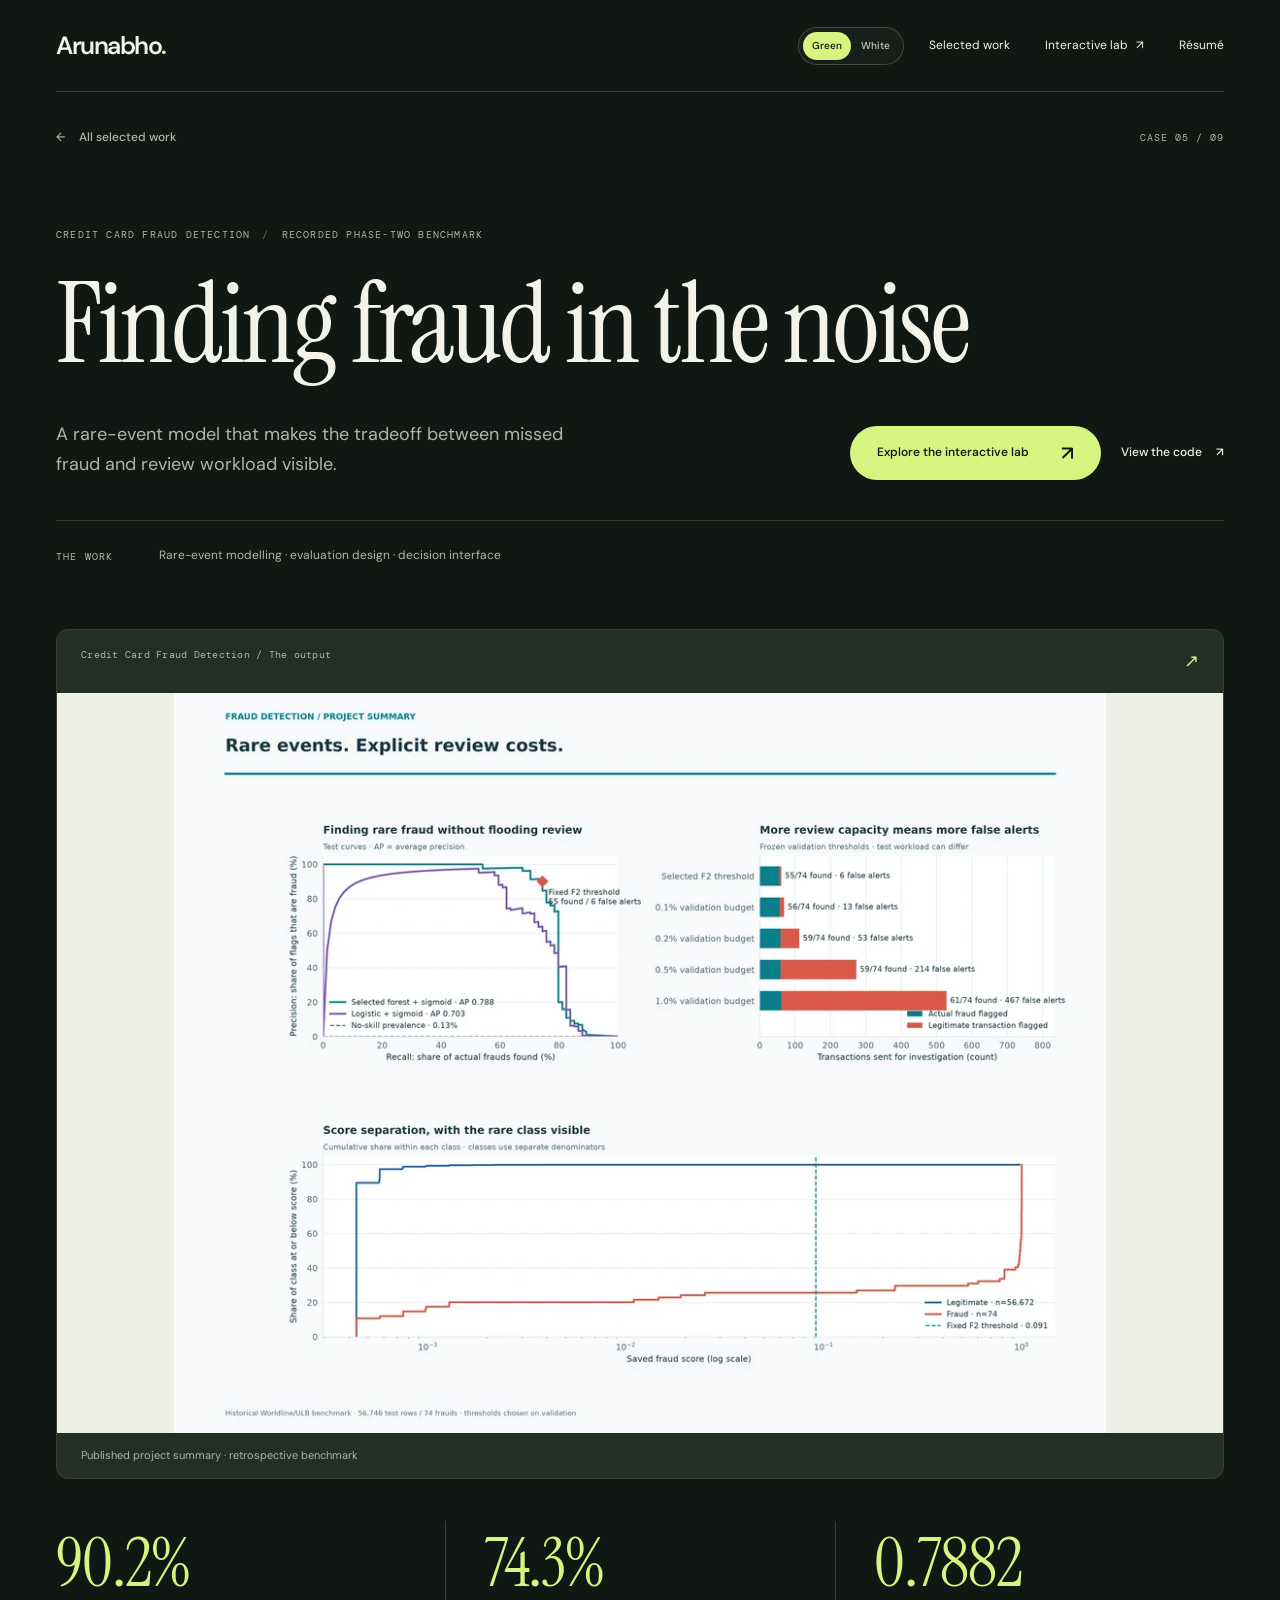
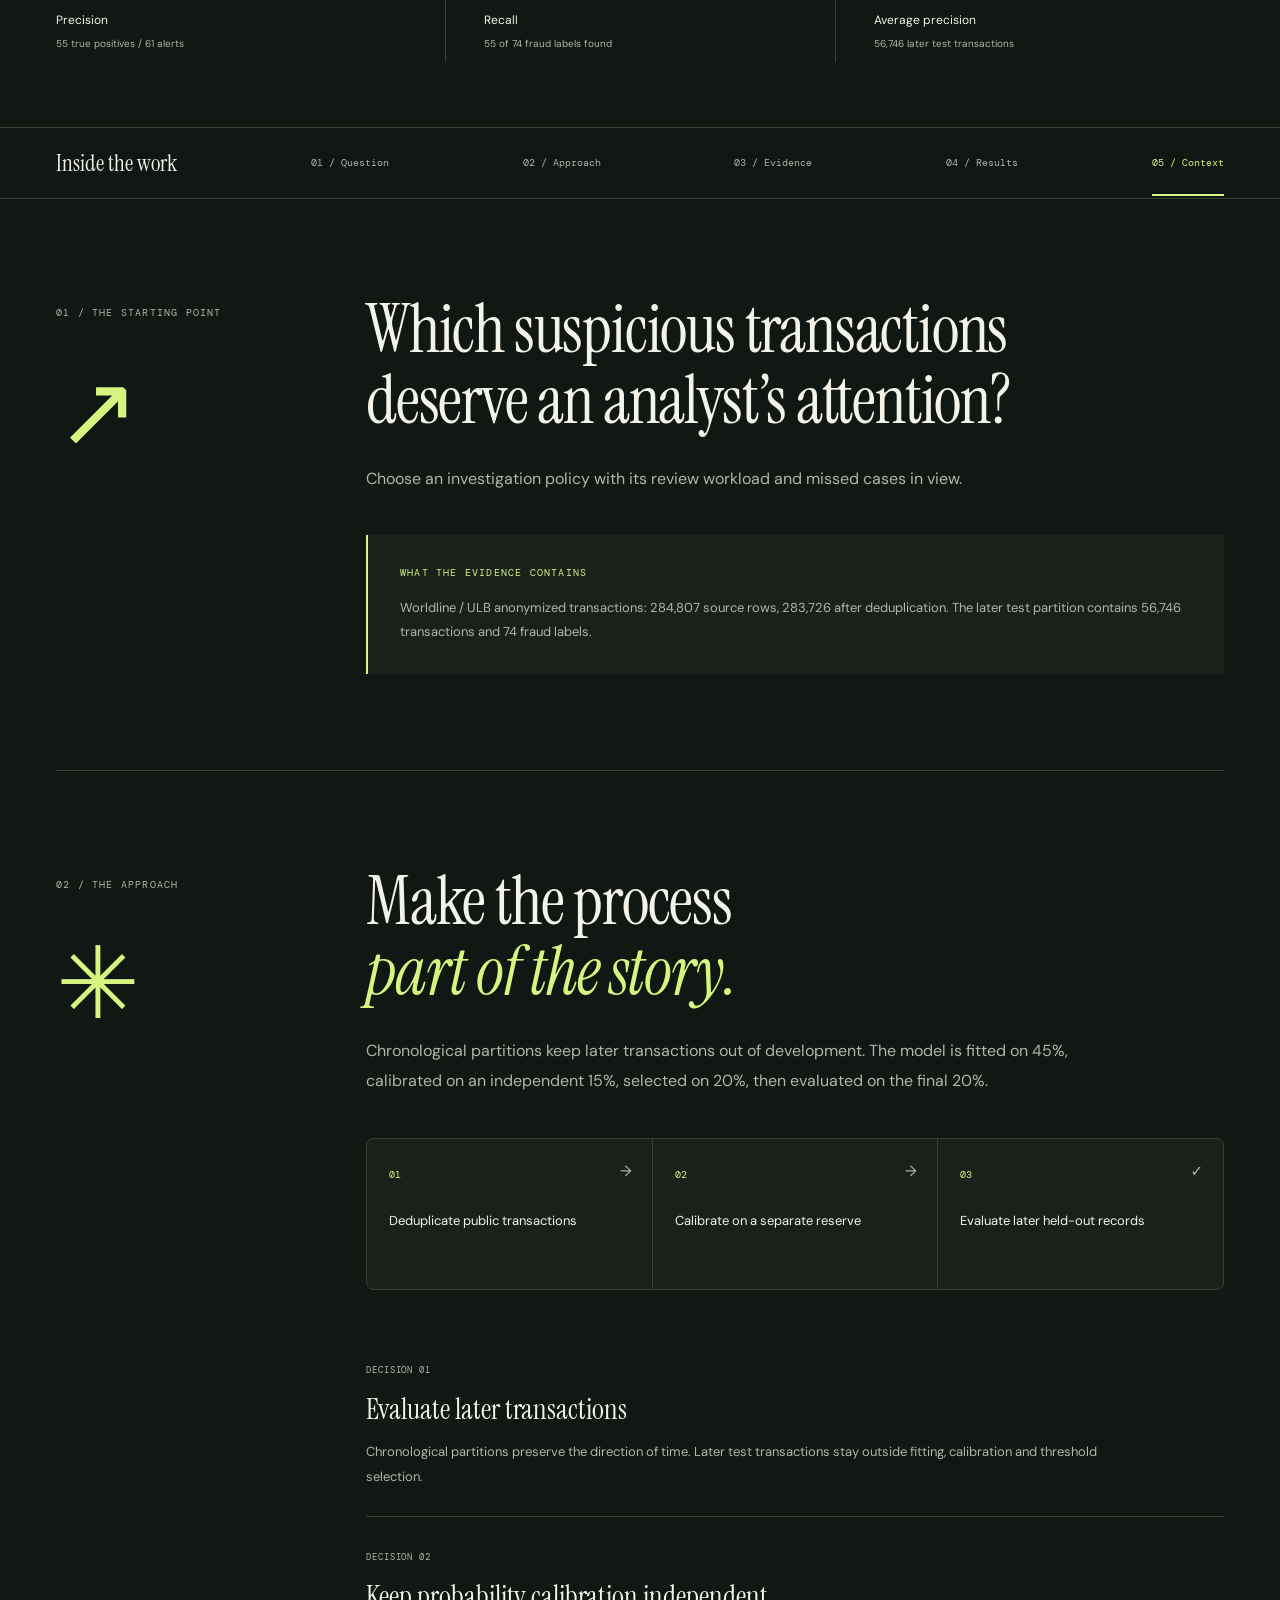
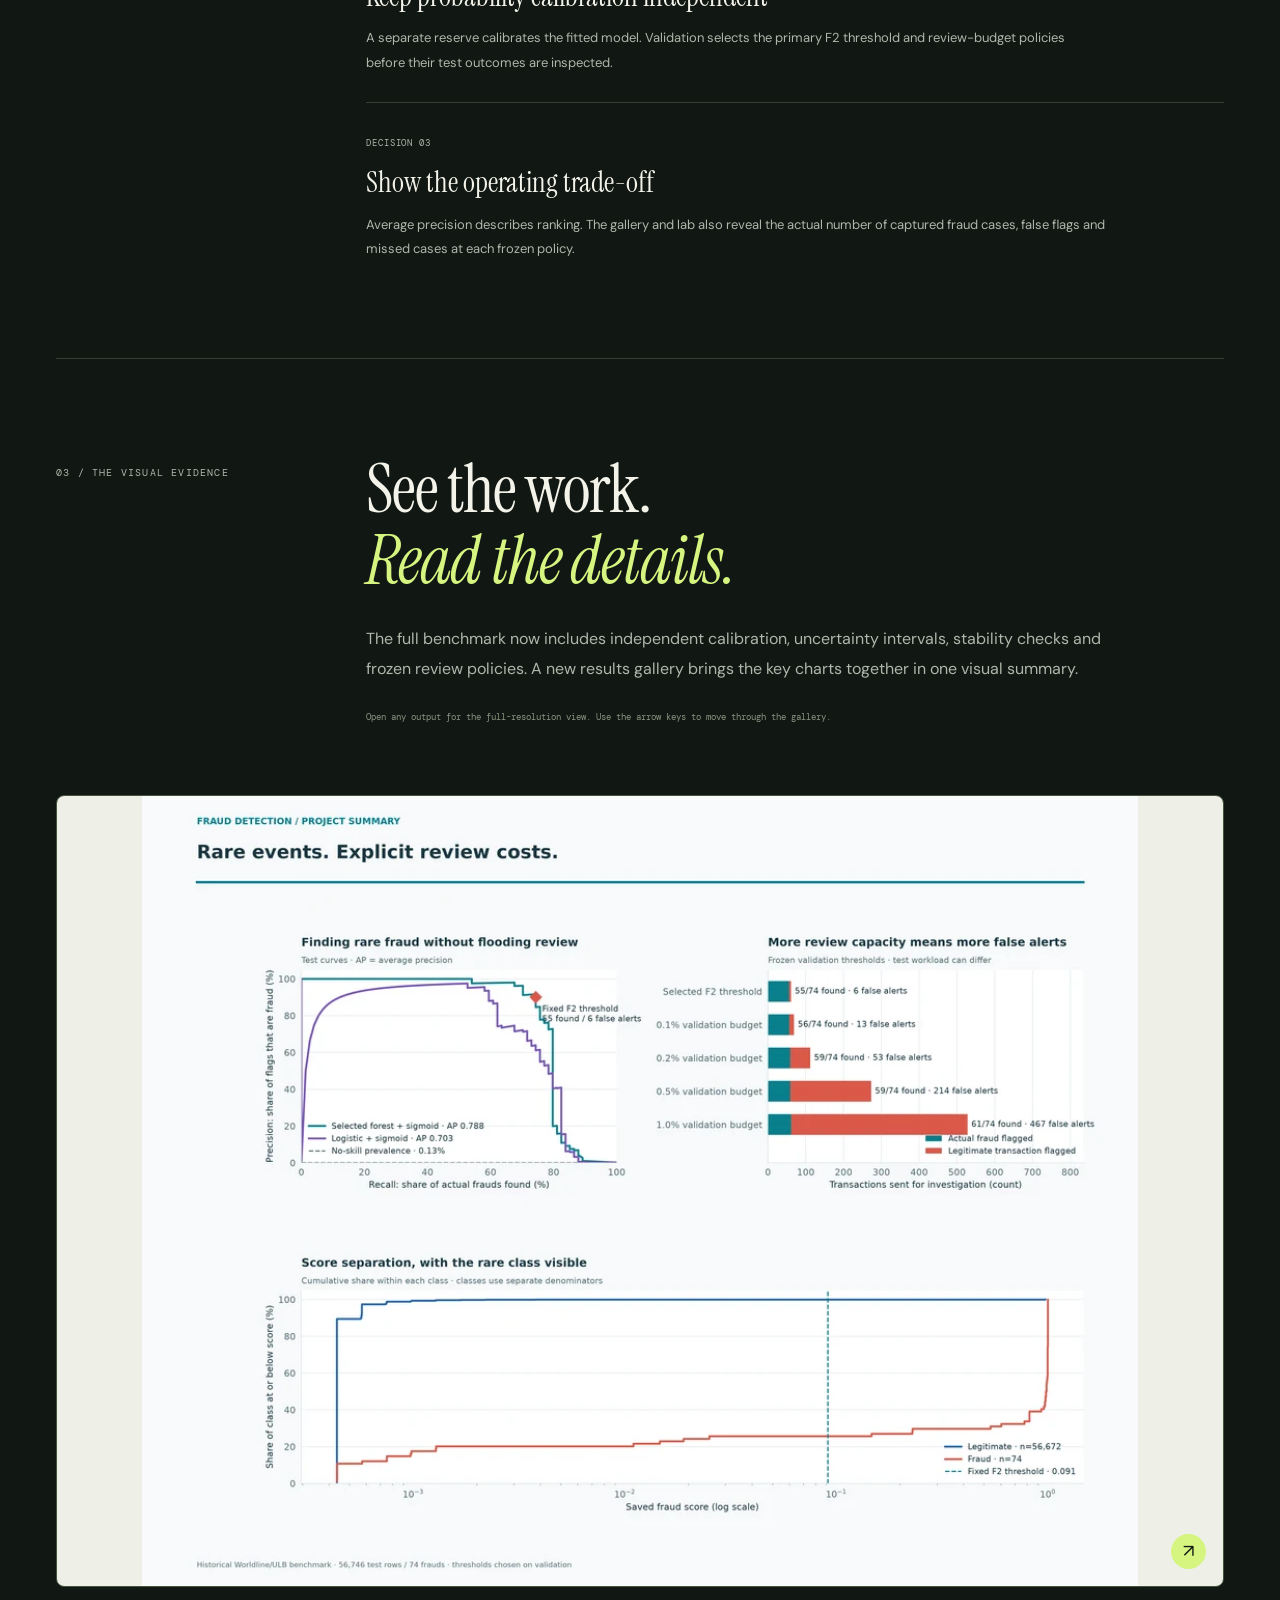
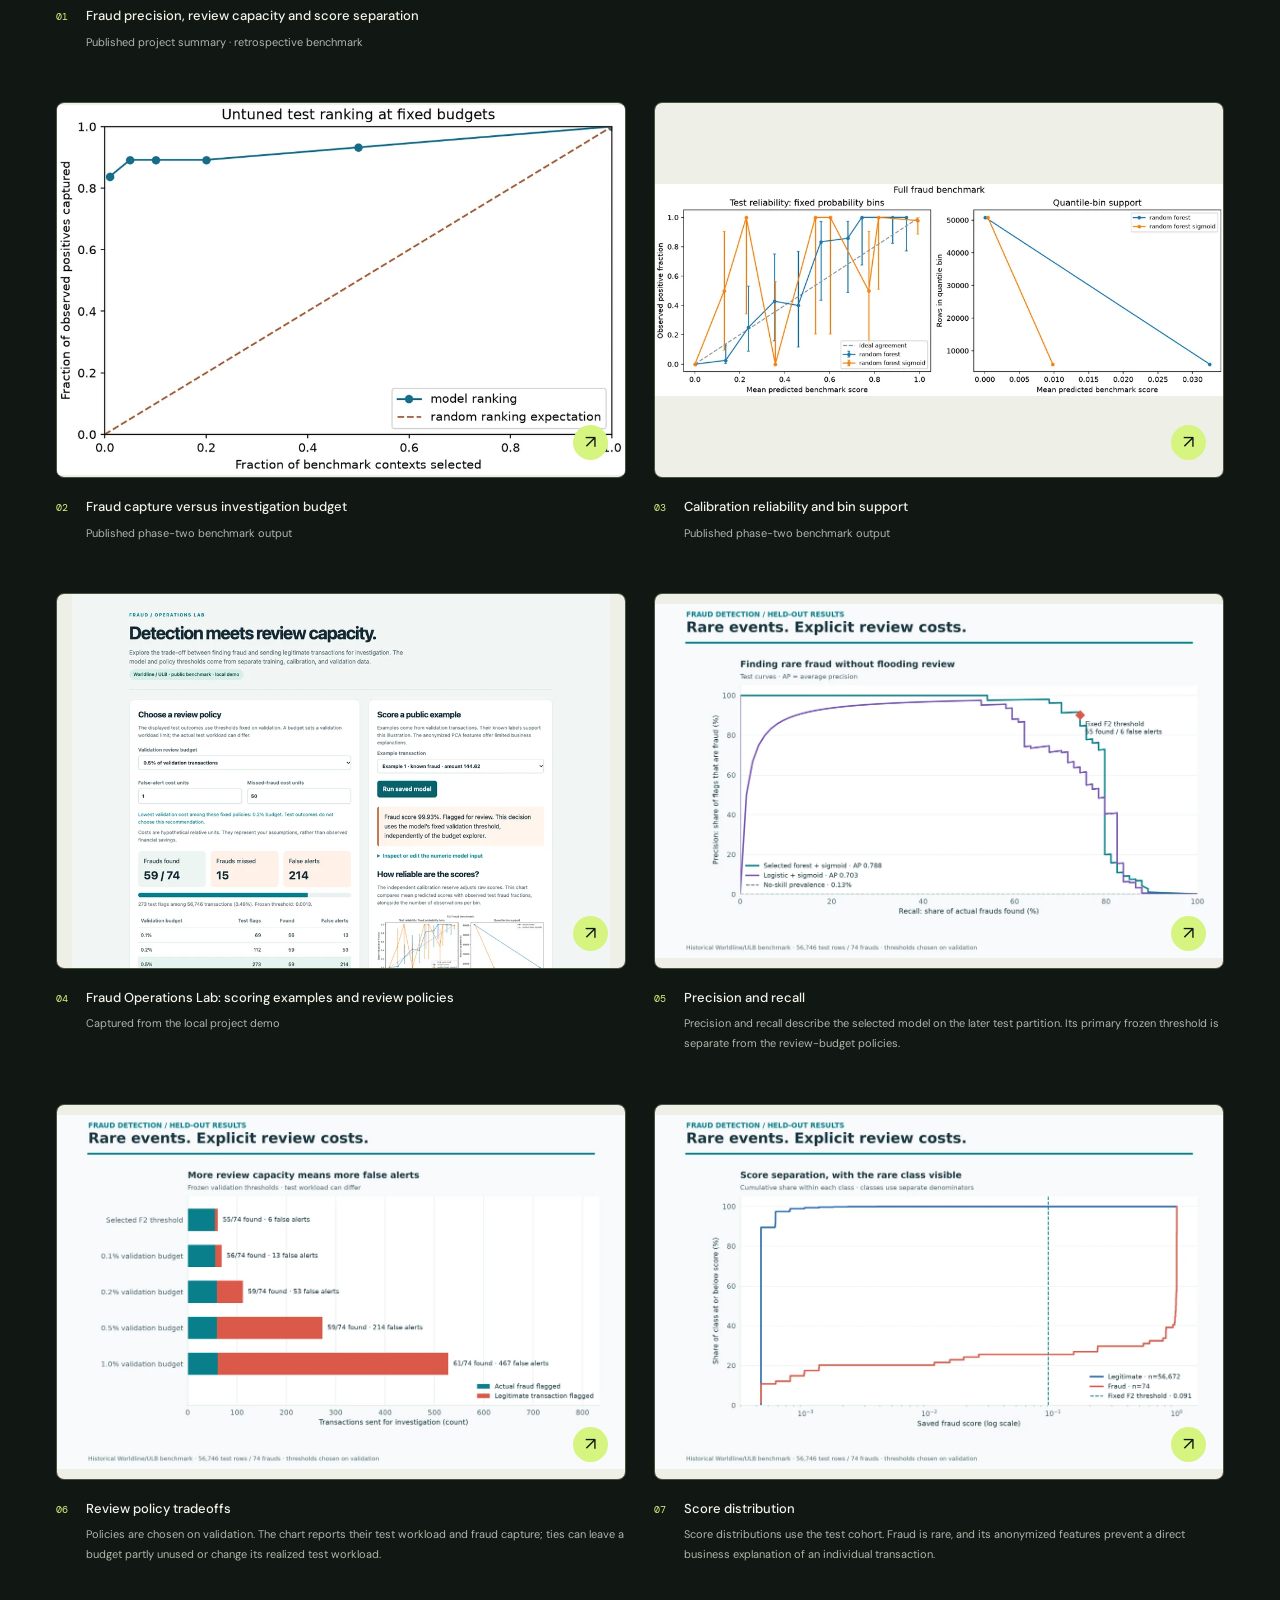
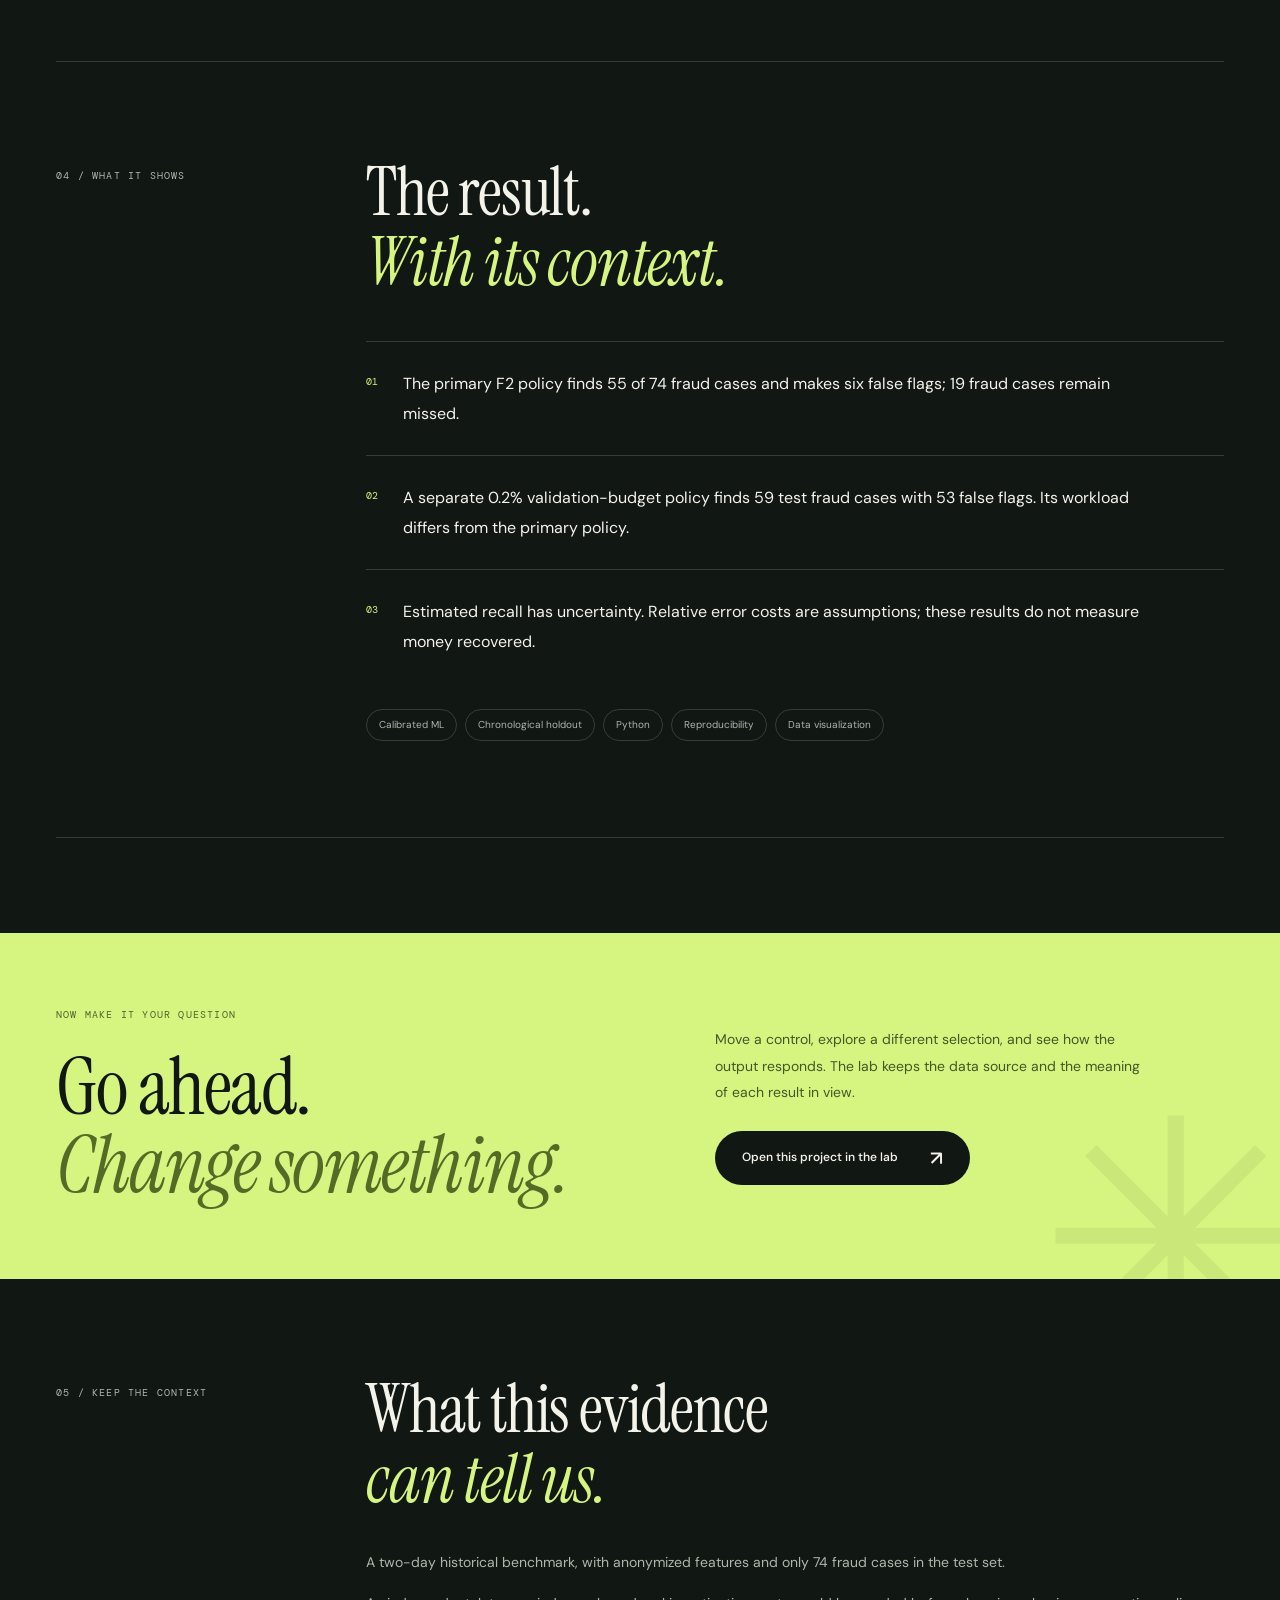
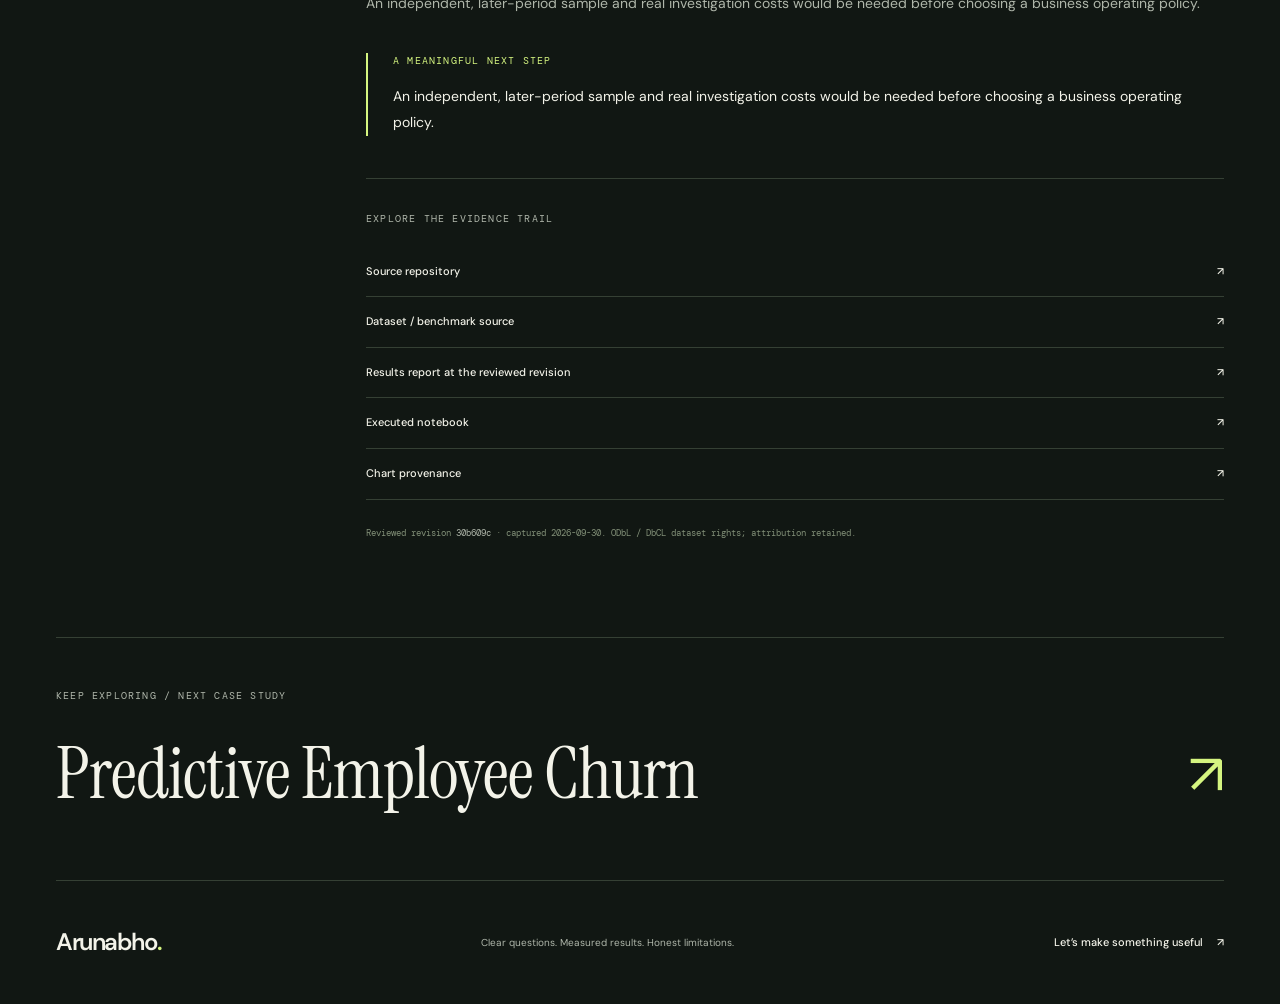
==== commit f7692811: "Refine portfolio themes, portrait and interactive motion" ====
--- a/case-study.html
+++ b/case-study.html
@@ -6,12 +6,14 @@
   <meta name="theme-color" content="#111713">
   <meta name="description" content="Explore the question, design decisions, visual evidence and limitations behind Arunabho Som’s data and AI projects.">
   <title>Inside the work — Arunabho Som</title>
+<script src="theme.js"></script>
   <link rel="icon" href="images/favicon.svg" type="image/svg+xml">
   <link rel="preconnect" href="https://fonts.googleapis.com">
   <link rel="preconnect" href="https://fonts.gstatic.com" crossorigin>
   <link href="https://fonts.googleapis.com/css2?family=DM+Mono:wght@400;500&family=DM+Sans:wght@400;500;600;650;700&family=Instrument+Serif:ital@0;1&display=swap" rel="stylesheet">
   <link rel="stylesheet" href="style.css">
   <link rel="stylesheet" href="case-study.css">
+<link rel="stylesheet" href="theme.css">
   <script src="case-study.js" defer></script>
   <script src="motion.js" defer></script>
 </head>
@@ -20,6 +22,7 @@
   <div class="case-progress" aria-hidden="true"><span id="reading-progress"></span></div>
   <header class="site-header case-header"><div class="wrap header-inner">
     <a class="brand" href="index.html" aria-label="Arunabho Som, portfolio home">Arunabho<span class="brand-dot">.</span></a>
+    <button class="theme-toggle" type="button" role="switch" aria-label="White colour mode" aria-checked="false"><span aria-hidden="true">Green</span><span aria-hidden="true">White</span></button>
     <nav aria-label="Primary navigation"><a href="index.html#projects">Selected work</a><a href="lab.html">Interactive lab <span aria-hidden="true">↗</span></a><a href="index.html#resume">Résumé</a></nav>
   </div></header>
   <main id="case-content" aria-busy="true"><div class="wrap case-loading"><p class="eyebrow">Inside the work</p><h1>A closer look.</h1><p>Loading the question, choices and evidence…</p></div></main>
--- a/theme.css
+++ b/theme.css
@@ -0,0 +1,234 @@
+/* Shared palettes: white surfaces use dark type, green surfaces use light type. */
+:root {
+  --muted: #4b5548;
+  --surface-text: #f3f3e9;
+  --surface-muted: #b6c1ae;
+  --surface-soft: #a7b79a;
+  --surface-accent: #d5f580;
+  --surface-line: #3c4936;
+  --surface-panel: #1c261b;
+  --hover-wash: #d5f5800e;
+  --hover-glow: #d5f58015;
+  --sculpture-main: 209, 240, 164;
+  --sculpture-secondary: 178, 178, 218;
+  --sculpture-glow: 174, 215, 102;
+}
+/* The switch remains visible outside the mobile navigation. */
+.theme-toggle {
+  position: relative; isolation: isolate; display: inline-flex; align-items: center;
+  flex: 0 0 auto; gap: 0; width: 106px; min-height: 38px; padding: 4px;
+  margin-left: auto; margin-right: 25px; background: #ffffff08;
+  border: 1px solid #7f8c7166; border-radius: 100px; color: #b9c4af;
+  font-family: var(--sans); font-size: 10px; font-weight: 550; cursor: pointer;
+}
+.theme-toggle::before {
+  content: ''; position: absolute; inset: 4px auto 4px 4px; width: calc(50% - 4px);
+  background: #d5f580; border-radius: 100px; z-index: -1;
+  transition: transform .28s cubic-bezier(.2,.8,.2,1), background .28s;
+}
+.theme-toggle span { flex: 1; text-align: center; line-height: 26px; }
+.theme-toggle span:first-child { color: #17211a; }
+.theme-toggle:hover { border-color: var(--surface-accent); }
+.screen-header .theme-toggle { margin-right: 30px; background: #e6e9df; color: #48513f; border-color: #c4cbb8; }
+.screen-header .theme-toggle::before { background: #253321; }
+.screen-header .theme-toggle span:first-child { color: #fff; }
+/* Natural portrait colour, with the label on its own neutral surface. */
+.portrait-frame { background: #f4f4f2; border: 1px solid #ffffff26; }
+.portrait-frame img, .hero-person img { filter: none; mix-blend-mode: normal; }
+.portrait-frame:hover img { filter: none; transform: scale(1.025); }
+.portrait-stamp { color: #fff; background: #17211ae8; border-color: #ffffff35; }
+.signal-art::before { pointer-events: none; }
+/* Each experience reads as a responsive, individual chapter. */
+.experience details {
+  position: relative; isolation: isolate; border-bottom-color: var(--surface-line);
+  transition: border-color .3s, background .3s, box-shadow .3s;
+}
+.experience details::before {
+  content: ''; position: absolute; inset: 0 -18px; z-index: -1; border-radius: 8px;
+  background: var(--hover-wash); opacity: 0; transform: scale(.985);
+  transition: opacity .3s, transform .4s cubic-bezier(.2,.8,.2,1);
+}
+.experience summary { position: relative; transition: padding .35s cubic-bezier(.2,.8,.2,1); }
+.experience summary::before {
+  content: ''; position: absolute; left: -18px; top: 24px; bottom: 24px; width: 2px;
+  background: var(--surface-accent); transform: scaleY(0); transform-origin: center;
+  transition: transform .35s cubic-bezier(.2,.8,.2,1);
+}
+.experience summary strong { font-weight: 500; transition: color .25s, translate .35s; }
+.experience .details-sign {
+  display: grid; place-items: center; width: 29px; height: 29px; border-radius: 50%;
+  transition: transform .3s, background .3s, color .3s;
+}
+.experience details:is(:hover, :focus-within)::before { opacity: 1; transform: scale(1); }
+.experience details:is(:hover, :focus-within) { border-bottom-color: var(--surface-soft); }
+.experience details:is(:hover, :focus-within) summary strong { color: var(--surface-accent); translate: 4px 0; }
+.experience details:is(:hover, :focus-within) summary::before { transform: scaleY(1); }
+.experience details:is(:hover, :focus-within) .details-sign { background: var(--surface-accent); color: var(--night); }
+.experience details[open] .experience-detail { animation: experience-open .35s ease both; }
+@keyframes experience-open { from { opacity: 0; transform: translateY(-7px); } to { opacity: 1; transform: translateY(0); } }
+/* Stronger secondary copy and control labels on the light sections. */
+.section-aside, .project-description, .lab-title-row p, .control-explainer,
+.demo-provenance, .result-explanation, .lab-footnote, .lab-footnote>span,
+.range-limits, .bar-labels, .live-link-row, .player-records article>p,
+.player-records dt, .player-records small { color: #4b5548; }
+.project-number, .filter-caption, .project-tags>span, .lab-topline,
+.lab-topline>span:last-child, .lab-tabs button, .demo-metric small,
+.demo-metric>span, .talent-role>span, .talent-role small, .project-metric>span { color: #4c5943; }
+.project-status { color: #35582c; }
+.project-status.snapshot { color: #705b2b; }
+.data-badge { color: #415a2e; }
+.data-badge.synthetic { color: #6d5524; }
+.lab-workspace-heading>p, .lab-workspace-heading>p span,
+.benchmark-baseline small, .benchmark-baseline span, .saved-contexts>p,
+.saved-context small, .sentiment-score-row>span { color: #4b5548; }
+.demo-controls label, .demo-controls select { color: #303b2b; }
+.metric-missed strong { color: #7b542e; }
+.filter:not(.active)>span { color: #4c5943; }
+.project-description { font-size: 13px; }
+.project-number, .project-status { font-size: 9px; }
+.lab-topline, .lab-topline>span:last-child { font-size: 9px; }
+.demo-metric small { font-size: 10px; }
+.demo-metric>span { font-size: 9px; }
+/* Light palette applies throughout the portfolio, lab and case studies. */
+html[data-theme="white"] {
+  color-scheme: light; --paper: #fff; --deep: #f3f5f2; --white: #fff;
+  --ink: #17211a; --muted: #4b5548; --line: #d9ded8; --green: #34522b;
+  --surface-text: #17211a; --surface-muted: #495442; --surface-soft: #59694e;
+  --surface-accent: #34522b; --surface-line: #d9ded8; --surface-panel: #f5f7f4;
+  --hover-wash: #edf2e8; --hover-glow: #34522b10;
+  --sculpture-main: 58, 92, 45; --sculpture-secondary: 103, 94, 141; --sculpture-glow: 117, 148, 87;
+}
+html[data-theme="white"] body { background: #fff; color: var(--ink); }
+html[data-theme="white"] .dark-section { background: #fff; color: var(--ink); --line: #d9ded8; --muted: #4b5548; }
+html[data-theme="white"] .dark-section em { color: var(--surface-accent); }
+html[data-theme="white"] .theme-toggle { color: #53604b; background: #f1f4ee; border-color: #c9d2c3; }
+html[data-theme="white"] .theme-toggle::before { background: #fff; transform: translateX(100%); box-shadow: 0 1px 5px #17211a20; }
+html[data-theme="white"] .theme-toggle span:first-child { color: #53604b; }
+html[data-theme="white"] .theme-toggle span:last-child { color: #17211a; }
+html[data-theme="white"] .site-header,
+html[data-theme="white"] .site-header.is-scrolled { color: var(--ink); background: #fffffff2; }
+html[data-theme="white"] .header-inner { border-bottom-color: var(--line); }
+html[data-theme="white"] .site-header nav>a,
+html[data-theme="white"] .site-header .menu-toggle { color: var(--ink); }
+html[data-theme="white"] .site-header .brand { color: var(--ink); }
+html[data-theme="white"] .site-header nav>a:hover { color: var(--green); }
+html[data-theme="white"] .site-header nav .nav-contact { border-color: #a8b4a1; }
+html[data-theme="white"] .site-header nav.is-open { background: #fff; border-color: var(--line); }
+html[data-theme="white"] :is(.brand-dot,.hero-title-star,.contact-star,.callout-arrow,.details-sign,.contact-email,.resume-print-link,.stage-index,.stage-bottom>span:last-child) { color: var(--surface-accent); }
+html[data-theme="white"] :is(.brand-caption,.hero-intro,.hero-disciplines,.hero-person p span,.hero-bottom>p,.chapter-number,.story-chapter>p,.chapter-tags,.stage-top,.stage-bottom,.stage-index>span,.resume-profile>p,.resume-topline,.experience-date,.experience summary>span:nth-child(2)>span,.experience-detail p,.experience-tools span,.resume-education .eyebrow,.resume-education p span,.about-links,.capability-cloud span,.contact-bottom p) { color: var(--surface-muted); }
+html[data-theme="white"] .hero-disciplines i { color: #75806d; }
+html[data-theme="white"] .brand-caption { border-color: #c9d2c3; }
+html[data-theme="white"] :is(.hero-bottom,.art-baseline,.resume-topline,.resume-print-link,.capability-cloud) { border-color: var(--surface-line); }
+html[data-theme="white"] :is(.experience-tools span,.capability-cloud span,.scroll-circle) { border-color: #bbc8b1; }
+html[data-theme="white"] .button-lime,
+html[data-theme="white"] .lab-page .lab-next .button { background: #24341f; color: #fff; border-color: #24341f; }
+html[data-theme="white"] .button-lime:hover { background: #3c5633; }
+html[data-theme="white"] .small-dot, html[data-theme="white"] .reading-progress { background: #4b713a; }
+html[data-theme="white"] .signal-art::before { background: #91b37115; }
+html[data-theme="white"] :is(.art-topline,.art-baseline,.art-orbit-label,.motion-toggle) { color: #53684b; }
+html[data-theme="white"] .signal-callout { background: #ffffffe8; border-color: #c9d5bf; box-shadow: 0 12px 38px #25361b0d; }
+html[data-theme="white"] .signal-callout>span:nth-child(2) { color: #53684b; }
+html[data-theme="white"] .signal-callout strong { color: #24341f; }
+html[data-theme="white"] .signal-mini { border-color: #c9d5bf; }
+html[data-theme="white"] .signal-mini i { background: #628146; }
+html[data-theme="white"] .proof-strip { background: #fff; border-block: 1px solid var(--line); }
+html[data-theme="white"] .proof-manifesto { border-color: var(--line); }
+html[data-theme="white"] :is(.story-stage,.mobile-stage) { background: #f4f6f1; border-color: #cdd6c7; box-shadow: 0 15px 50px #17211a08; }
+html[data-theme="white"] .story-chapter { border-color: var(--line); }
+html[data-theme="white"] .story-chapter .text-link { color: #34522b; }
+html[data-theme="white"] .stage-dots i { background: #c1cbb8; }
+html[data-theme="white"] .stage-dots i.active { background: #34522b; }
+html[data-theme="white"] .playground-section { background: #fff; border-color: var(--line); }
+html[data-theme="white"] :is(.lab,.demo-controls select,.demo-metric,.result-explanation,.benchmark-baseline,.gains-chart) { background: #fff; border-color: #d5ddcf; }
+html[data-theme="white"] .metric-missed { background: #fcfaf6; }
+html[data-theme="white"] .lab-tabs button:hover,
+html[data-theme="white"] .lab-tabs button[aria-selected=true] { background: #f2f5ee; }
+html[data-theme="white"] .portrait-frame { border-color: #d9ded8; }
+html[data-theme="white"] .experience details:is(:hover,:focus-within) .details-sign { color: #fff; }
+html[data-theme="white"] .capability-cloud span:hover { color: #fff; background: #34522b; }
+html[data-theme="white"] .site-footer { color: #4b5548; border-color: var(--line); background: #fff; }
+html[data-theme="white"] .site-footer :is(.brand,a) { color: #24341f; }
+/* Dedicated lab. */
+html[data-theme="white"] .lab-page { background: #fff; color: #17211a; }
+html[data-theme="white"] .lab-page :is(h1 em,.lab-reading h2 em) { color: #34522b; }
+html[data-theme="white"] .lab-page :is(.lab-back-link,.lab-page-copy>.eyebrow,.lab-page-intro,.lab-page-copy>.text-link,.orbit-label,.lab-reading>div>p:last-child,.lab-reading-notes summary>span:first-child,.lab-reading-notes details p,.lab-next .text-link) { color: #495442; }
+html[data-theme="white"] .lab-page .lab-workspace { background: #fff; color: #17211a; border-block: 1px solid var(--line); }
+html[data-theme="white"] .lab-page .motion-toggle { color: #53684b; }
+html[data-theme="white"] .orbit-core { background: radial-gradient(circle at 30% 25%,#edf3e4,#dbe6d0); border-color: #8da974; box-shadow: 0 0 70px #6a8b4510; }
+html[data-theme="white"] .orbit-core span { color: #4b6140; }
+html[data-theme="white"] .orbit-core strong { color: #34522b; }
+html[data-theme="white"] .orbit-dot { background: #658641; box-shadow: 0 0 25px #65864120; }
+html[data-theme="white"] .orbit-dot-two { background: #8273ac; }
+html[data-theme="white"] .lab-reading-notes details { border-color: var(--line); }
+/* Case-study surfaces use the same contrast-aware semantic palette. */
+html[data-theme="white"] .case-page { --case-bg:#fff; --case-panel:#f5f7f3; --case-cream:#17211a; --case-muted:#4b5548; --case-line:#d9ded8; --case-accent:#34522b; }
+html[data-theme="white"] .case-cover { background: var(--case-panel); }
+html[data-theme="white"] :is(.case-provenance,.case-gallery-hint) { color: var(--case-muted); }
+html[data-theme="white"] .case-lab-callout { background: #f4f7ef; color: #17211a; }
+html[data-theme="white"] .case-lab-callout h2 em { color: #34522b; }
+html[data-theme="white"] .case-lab-callout .button { background: #24341f; color: #fff; }
+/* Printed résumé remains the reviewed two-page document. */
+@media screen {
+  html[data-theme="white"] .resume-page-view { --cream:#fff; --muted:#4b5548; }
+  html[data-theme="white"] .resume-page-view .resume-page { background:#fff; }
+}
+@media(max-width:1100px) {
+  .theme-toggle { width: 94px; margin-right: 18px; }
+  .brand-caption { display: none; }
+  .site-header nav { gap: 20px; }
+}
+@media(max-width:850px) {
+  .site-header:not(.case-header) .menu-toggle { display: flex; align-items: center; gap: 9px; min-height:44px; font-size:11px; }
+  .site-header:not(.case-header) .menu-toggle>span { font-size:22px; }
+  .site-header:not(.case-header) nav { display:none; position:absolute; top:79px; left:0; right:0; padding:17px 25px; background:var(--night); border-bottom:1px solid #4c5a3f; box-shadow:0 15px 25px #0002; }
+  .site-header:not(.case-header) nav.is-open { display:flex; flex-direction:column; align-items:stretch; gap:0; }
+  .site-header:not(.case-header) nav>a { padding:14px 0; min-height:44px; font-size:13px; }
+  .site-header:not(.case-header) nav .nav-contact { border:0; border-top:1px solid #4c5a3f; border-radius:0; margin:8px 0 0; padding:14px 0; }
+  .site-header:not(.case-header).is-scrolled nav { top:67px; }
+  html[data-theme="white"] .site-header:not(.case-header) nav { background:#fff; border-color:var(--line); }
+  html[data-theme="white"] .site-header:not(.case-header) nav .nav-contact { border-color:var(--line); }
+  .theme-toggle { margin-right:20px; }
+  .experience details::before { inset-inline:-12px; }
+  .experience summary::before { left:-12px; }
+}
+@media(max-width:760px) {
+  .case-header .theme-toggle { margin-right:0; }
+  .case-header nav { margin-left:18px; }
+  .case-header nav>a:nth-child(2) { display:none; }
+  .screen-header .theme-toggle { margin-right:16px; }
+  .screen-header nav { gap:16px; }
+}
+@media(min-width:601px) and (max-width:760px) {
+  .hero-grid { display:flex; flex-direction:column; align-items:stretch; gap:28px; padding-top:45px; }
+  .hero h1 { font-size:clamp(48px,9vw,68px); }
+  .hero-intro { font-size:16px; }
+  .hero-actions { flex-direction:row; align-items:center; }
+  .hero-disciplines { font-size:8px; }
+  .signal-art { width:min(470px,100%); height:400px; margin:0 auto 25px; }
+  .art-topline { font-size:8px; }
+  .art-baseline { font-size:7px; }
+}
+@media(max-width:600px) {
+  .site-header:not(.case-header) nav { top:72px; }
+  .site-header:not(.case-header).is-scrolled nav { top:63px; }
+  .theme-toggle { width:94px; min-height:38px; font-size:9px; }
+  .case-header .brand { font-size:21px; }
+  .screen-header .theme-toggle { margin-right:0; }
+  .screen-header nav { display:none; }
+  .project-status { font-size:8px; }
+  .lab-topline,.lab-topline>span:last-child { font-size:8px; }
+  .experience .details-sign { width:24px; height:24px; }
+}
+@media(max-width:360px) {
+  .theme-toggle { width:85px; margin-right:12px; }
+  .case-header nav { margin-left:10px; }
+  .case-header nav>a { font-size:8px; }
+}
+@media(prefers-reduced-motion:reduce) {
+  .theme-toggle::before,.experience details,.experience details::before,
+  .experience summary,.experience summary::before,.experience summary strong,
+  .experience .details-sign { transition:none; }
+  .experience details[open] .experience-detail { animation:none; }
+  .experience details:is(:hover,:focus-within) summary strong { translate:none; }
+}
+@media print { .theme-toggle { display:none!important; } }
